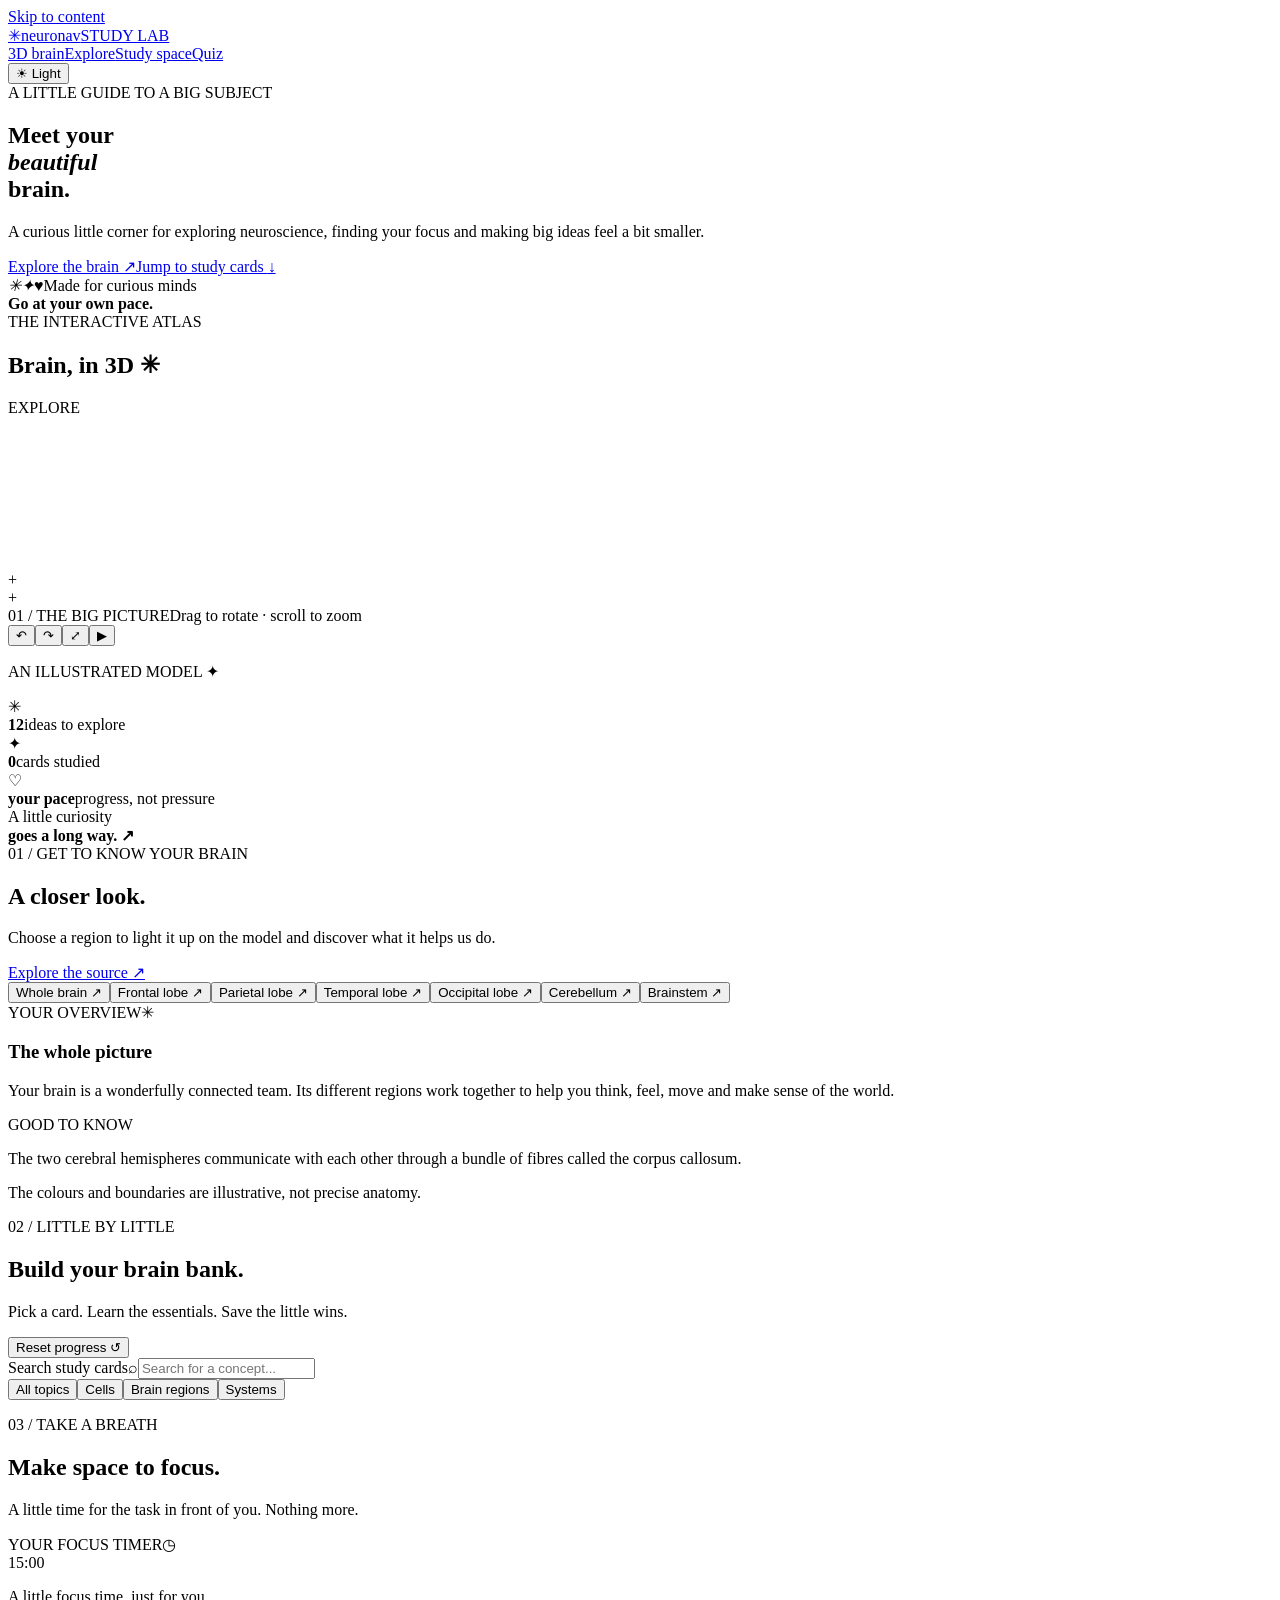
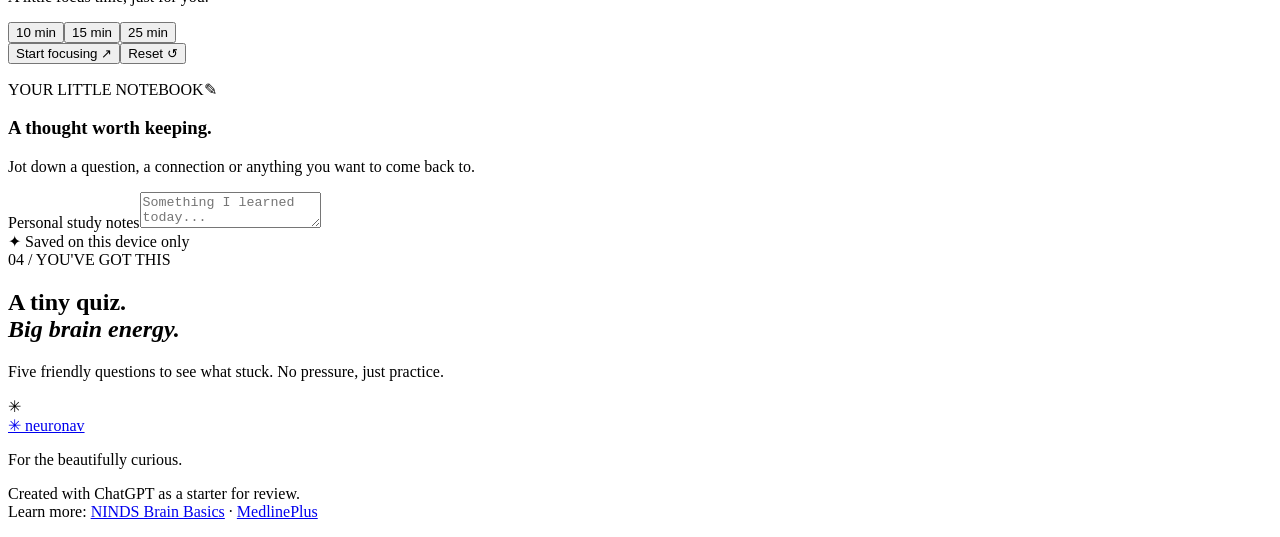
==== index.html @ 09662974 "Add index.html to NeuroNav" ====
<!doctype html>
<html lang="en" data-theme="dark">
<head>
  <meta charset="utf-8">
  <meta name="viewport" content="width=device-width, initial-scale=1">
  <meta name="description" content="Explore an interactive 3D brain, practise neuroscience concepts and make space for focused study.">
  <meta name="theme-color" content="#111021">
  <title>NeuroNav — A little curiosity goes a long way</title>
  <link rel="stylesheet" href="styles.css">
  <script defer src="assets/three.min.js"></script>
  <script defer src="brain.js"></script>
  <script defer src="app.js"></script>
</head>
<body>
  <a class="skip-link" href="#main">Skip to content</a>
  <header class="header"><div class="container nav">
    <a class="brand" href="#top" aria-label="NeuroNav home"><span class="brand-symbol" aria-hidden="true">✳</span><span>neuro<span class="brand-light">nav</span></span><span class="brand-beta">STUDY LAB</span></a>
    <nav class="navigation" aria-label="Main navigation"><a href="#brain">3D brain</a><a href="#explore">Explore</a><a href="#study">Study space</a><a href="#quiz">Quiz</a></nav>
    <button type="button" class="theme-switch" id="theme-switch" aria-label="Switch to light mode" title="Change theme">☀ <span>Light</span></button>
  </div></header>

  <main id="main"><div class="container">
      <section class="hero" id="top" aria-labelledby="hero-title">
        <div class="hero-text"><span class="eyebrow"><span class="status-dot"></span> A LITTLE GUIDE TO A BIG SUBJECT</span><h1 id="hero-title">Meet your<br><em>beautiful</em><br>brain<span class="period">.</span></h1><p>A curious little corner for exploring neuroscience, finding your focus and making big ideas feel a bit smaller.</p><div class="hero-buttons"><a href="#brain" class="button primary">Explore the brain <span aria-hidden="true">↗</span></a><a href="#explore" class="button ghost">Jump to study cards <span aria-hidden="true">↓</span></a></div><div class="hero-bottom"><span class="avatar-stack" aria-hidden="true"><i>✳</i><i>✦</i><i>♥</i></span><span>Made for curious minds<br><strong>Go at your own pace.</strong></span></div></div>
        <div class="brain-card" id="brain"><div class="brain-card-header"><div><span class="tiny-label">THE INTERACTIVE ATLAS</span><h2>Brain, in 3D <span>✳</span></h2></div><span class="live-badge"><span></span> EXPLORE</span></div>
          <div class="brain-stage" id="brain-stage" tabindex="0" role="group" aria-label="Interactive stylised 3D brain. Drag to rotate or use the rotation buttons below."><canvas id="brain-canvas" aria-label="Stylised rotatable model of the brain"></canvas><div class="stage-crosshair cross-one" aria-hidden="true">+</div><div class="stage-crosshair cross-two" aria-hidden="true">+</div><div class="stage-copy"><span class="stage-tag">01 / THE BIG PICTURE</span><span>Drag to rotate · scroll to zoom</span></div><p id="brain-fallback" class="brain-fallback" hidden>3D isn’t available in this browser. You can still explore each region below.</p></div>
          <div class="brain-controls"><div class="view-controls" role="group" aria-label="Rotate the brain"><button type="button" id="rotate-left" aria-label="Rotate brain left">↶</button><button type="button" id="rotate-right" aria-label="Rotate brain right">↷</button><button type="button" id="reset-view" aria-label="Reset brain view">⤢</button><button type="button" id="toggle-spin" aria-pressed="false" aria-label="Start automatic rotation">▶</button></div><p>AN ILLUSTRATED MODEL <span>✦</span></p></div>
        </div>
      </section>
      <div class="stat-row" aria-label="Your study progress"><div class="stat-block"><span class="stat-icon mint">✳</span><div><strong id="total-count">12</strong><span>ideas to explore</span></div></div><div class="stat-block"><span class="stat-icon purple">✦</span><div><strong id="studied-count">0</strong><span>cards studied</span></div></div><div class="stat-block"><span class="stat-icon pink">♡</span><div><strong>your pace</strong><span>progress, not pressure</span></div></div><div class="stat-message">A little curiosity<br><strong>goes a long way. ↗</strong></div></div>

      <section class="section atlas" aria-labelledby="atlas-title"><div class="section-header"><div><span class="section-label">01 / GET TO KNOW YOUR BRAIN</span><h2 id="atlas-title">A closer look<span class="accent">.</span></h2><p>Choose a region to light it up on the model and discover what it helps us do.</p></div><a class="text-link" href="https://www.ninds.nih.gov/sites/default/files/2025-05/know-your-brain-brian-basics.pdf" target="_blank" rel="noopener noreferrer">Explore the source ↗</a></div>
        <div class="atlas-content"><div class="region-buttons" role="group" aria-label="Choose a brain region"><button type="button" class="region active" data-region="overview" aria-pressed="true"><i style="--dot:#c5b7ff"></i> Whole brain <span>↗</span></button><button type="button" class="region" data-region="frontal" aria-pressed="false"><i style="--dot:#f59ab8"></i> Frontal lobe <span>↗</span></button><button type="button" class="region" data-region="parietal" aria-pressed="false"><i style="--dot:#bda4ff"></i> Parietal lobe <span>↗</span></button><button type="button" class="region" data-region="temporal" aria-pressed="false"><i style="--dot:#81d8d0"></i> Temporal lobe <span>↗</span></button><button type="button" class="region" data-region="occipital" aria-pressed="false"><i style="--dot:#f1be85"></i> Occipital lobe <span>↗</span></button><button type="button" class="region" data-region="cerebellum" aria-pressed="false"><i style="--dot:#a6db8d"></i> Cerebellum <span>↗</span></button><button type="button" class="region" data-region="brainstem" aria-pressed="false"><i style="--dot:#f4b3a0"></i> Brainstem <span>↗</span></button></div>
          <div class="region-info" aria-live="polite"><div class="region-info-top"><span id="region-kicker">YOUR OVERVIEW</span><span class="info-sparkle">✳</span></div><h3 id="region-title">The whole picture</h3><p id="region-description">Your brain is a wonderfully connected team. Its different regions work together to help you think, feel, move and make sense of the world.</p><div class="region-fact"><span>GOOD TO KNOW</span><p id="region-fact">The two cerebral hemispheres communicate with each other through a bundle of fibres called the corpus callosum.</p></div><p class="model-note">The colours and boundaries are illustrative, not precise anatomy.</p></div></div>
      </section>

      <section class="section" id="explore" aria-labelledby="explore-title"><div class="section-header"><div><span class="section-label">02 / LITTLE BY LITTLE</span><h2 id="explore-title">Build your brain bank<span class="accent">.</span></h2><p>Pick a card. Learn the essentials. Save the little wins.</p></div><button type="button" class="text-button" id="reset-progress">Reset progress ↺</button></div><div class="filter-bar"><label class="search"><span class="visually-hidden">Search study cards</span><span class="search-icon" aria-hidden="true">⌕</span><input id="search" type="search" placeholder="Search for a concept..." autocomplete="off"></label><div class="filters" role="group" aria-label="Filter study cards"><button type="button" class="filter active" data-filter="All" aria-pressed="true">All topics</button><button type="button" class="filter" data-filter="Cells" aria-pressed="false">Cells</button><button type="button" class="filter" data-filter="Brain regions" aria-pressed="false">Brain regions</button><button type="button" class="filter" data-filter="Systems" aria-pressed="false">Systems</button></div></div><p id="result-count" class="visually-hidden" aria-live="polite"></p><div id="cards" class="cards-grid"></div></section>

      <section class="section study-section" id="study" aria-labelledby="study-title"><div class="section-header"><div><span class="section-label">03 / TAKE A BREATH</span><h2 id="study-title">Make space to focus<span class="accent">.</span></h2><p>A little time for the task in front of you. Nothing more.</p></div></div><div class="study-grid"><div class="timer-card"><div class="card-kicker"><span>YOUR FOCUS TIMER</span><span>◷</span></div><div class="timer-display" id="timer-display" aria-label="Time remaining">15:00</div><p id="timer-label">A little focus time, just for you.</p><div class="duration-buttons" role="group" aria-label="Choose focus duration"><button type="button" data-minutes="10" aria-pressed="false">10 min</button><button type="button" data-minutes="15" aria-pressed="true">15 min</button><button type="button" data-minutes="25" aria-pressed="false">25 min</button></div><div class="timer-actions"><button type="button" class="button primary" id="timer-toggle">Start focusing <span aria-hidden="true">↗</span></button><button type="button" class="button subtle" id="timer-reset">Reset ↺</button></div><p class="visually-hidden" id="timer-announcement" aria-live="polite"></p></div><div class="notes-card"><div class="card-kicker"><span>YOUR LITTLE NOTEBOOK</span><span>✎</span></div><h3>A thought worth keeping.</h3><p>Jot down a question, a connection or anything you want to come back to.</p><label for="notes" class="visually-hidden">Personal study notes</label><textarea id="notes" placeholder="Something I learned today..." maxlength="20000"></textarea><div class="notes-footer"><span>✦ Saved on this device only</span><span id="notes-status" aria-live="polite"></span></div></div></div></section>

      <section class="quiz-section" id="quiz" aria-labelledby="quiz-title"><div class="quiz-intro"><span class="section-label">04 / YOU'VE GOT THIS</span><h2 id="quiz-title">A tiny quiz.<br><em>Big brain energy.</em></h2><p>Five friendly questions to see what stuck. No pressure, just practice.</p><span class="quiz-deco" aria-hidden="true">✳</span></div><div class="quiz-panel" id="quiz-panel" aria-live="polite"></div></section>
    </div></main>
  <footer class="footer"><div class="container footer-inner"><div><a class="brand footer-brand" href="#top"><span class="brand-symbol" aria-hidden="true">✳</span> neuro<span class="brand-light">nav</span></a><p>For the beautifully curious.</p></div><p>Created with ChatGPT as a starter for review.<br>Learn more: <a href="https://www.ninds.nih.gov/health-information/public-education/brain-basics">NINDS Brain Basics</a> · <a href="https://medlineplus.gov/ency/anatomyvideos/000089.htm">MedlinePlus</a></p></div></footer>
</body>
</html>
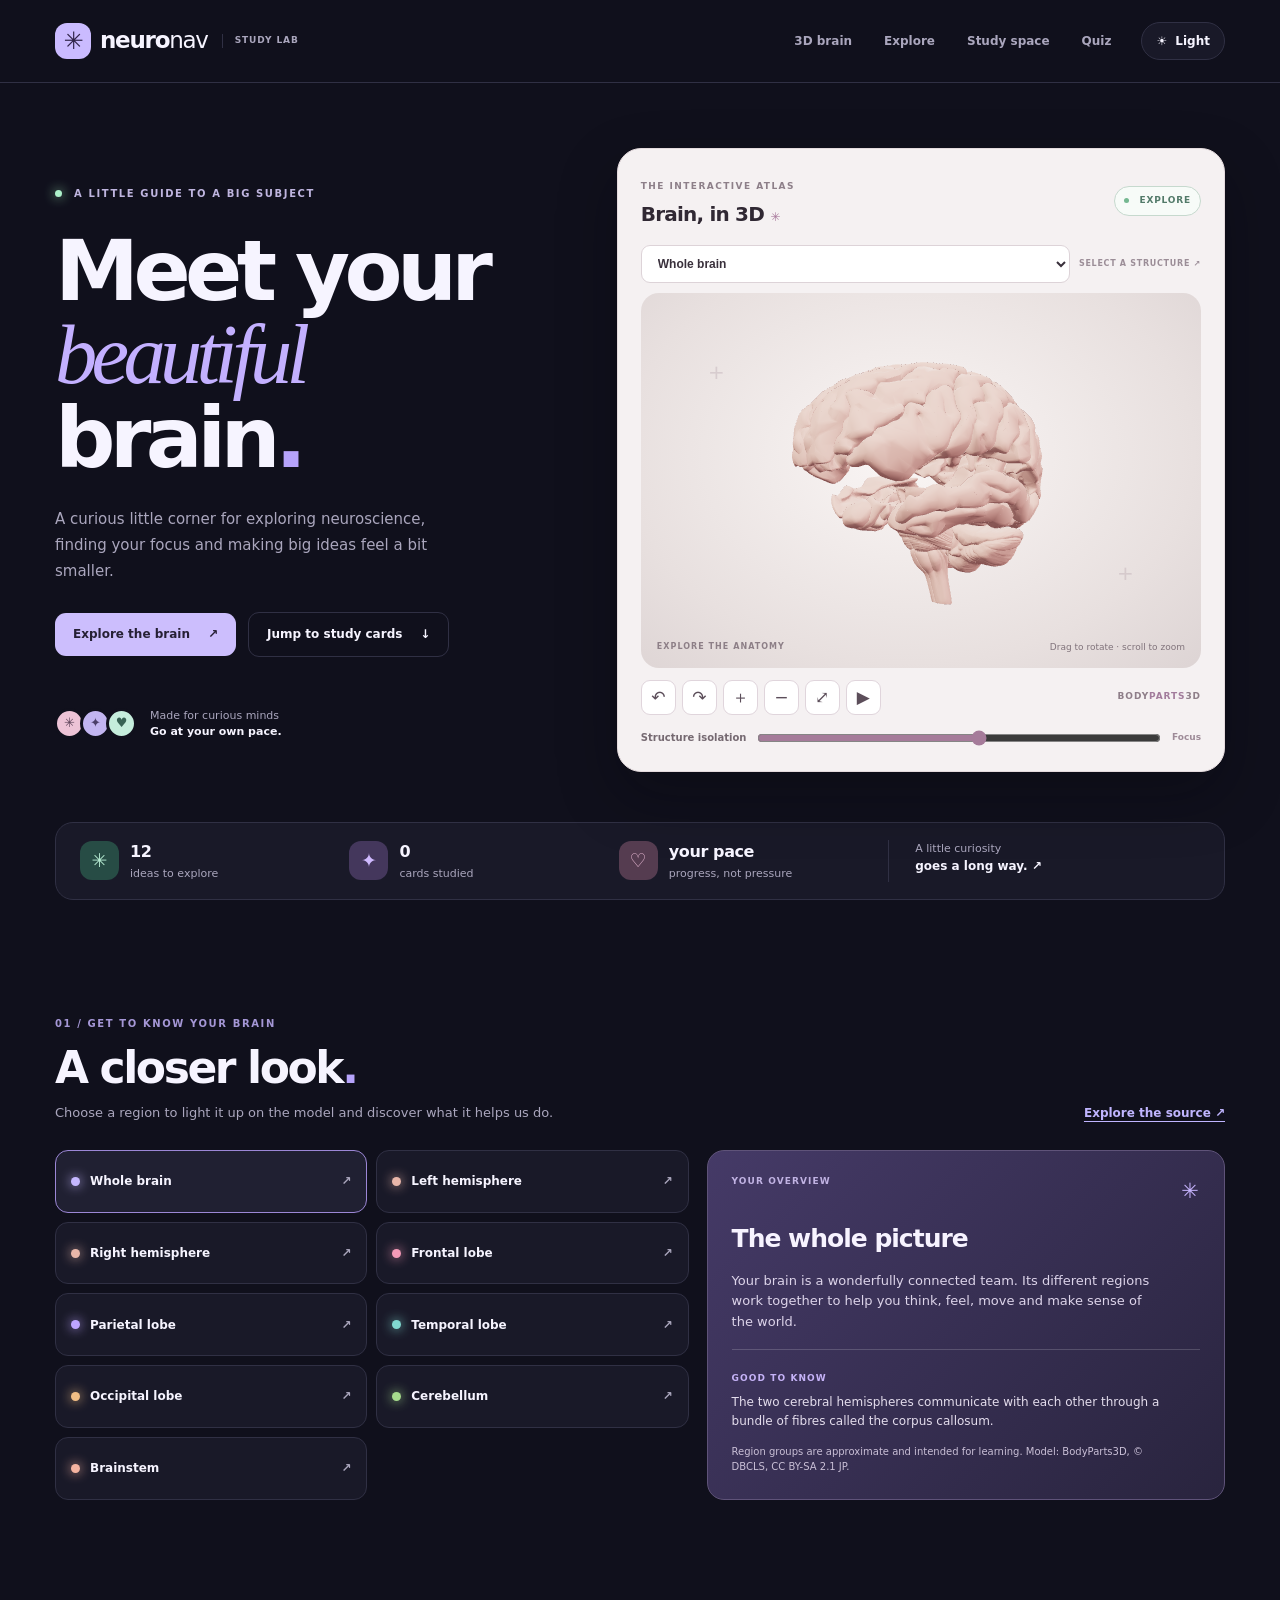
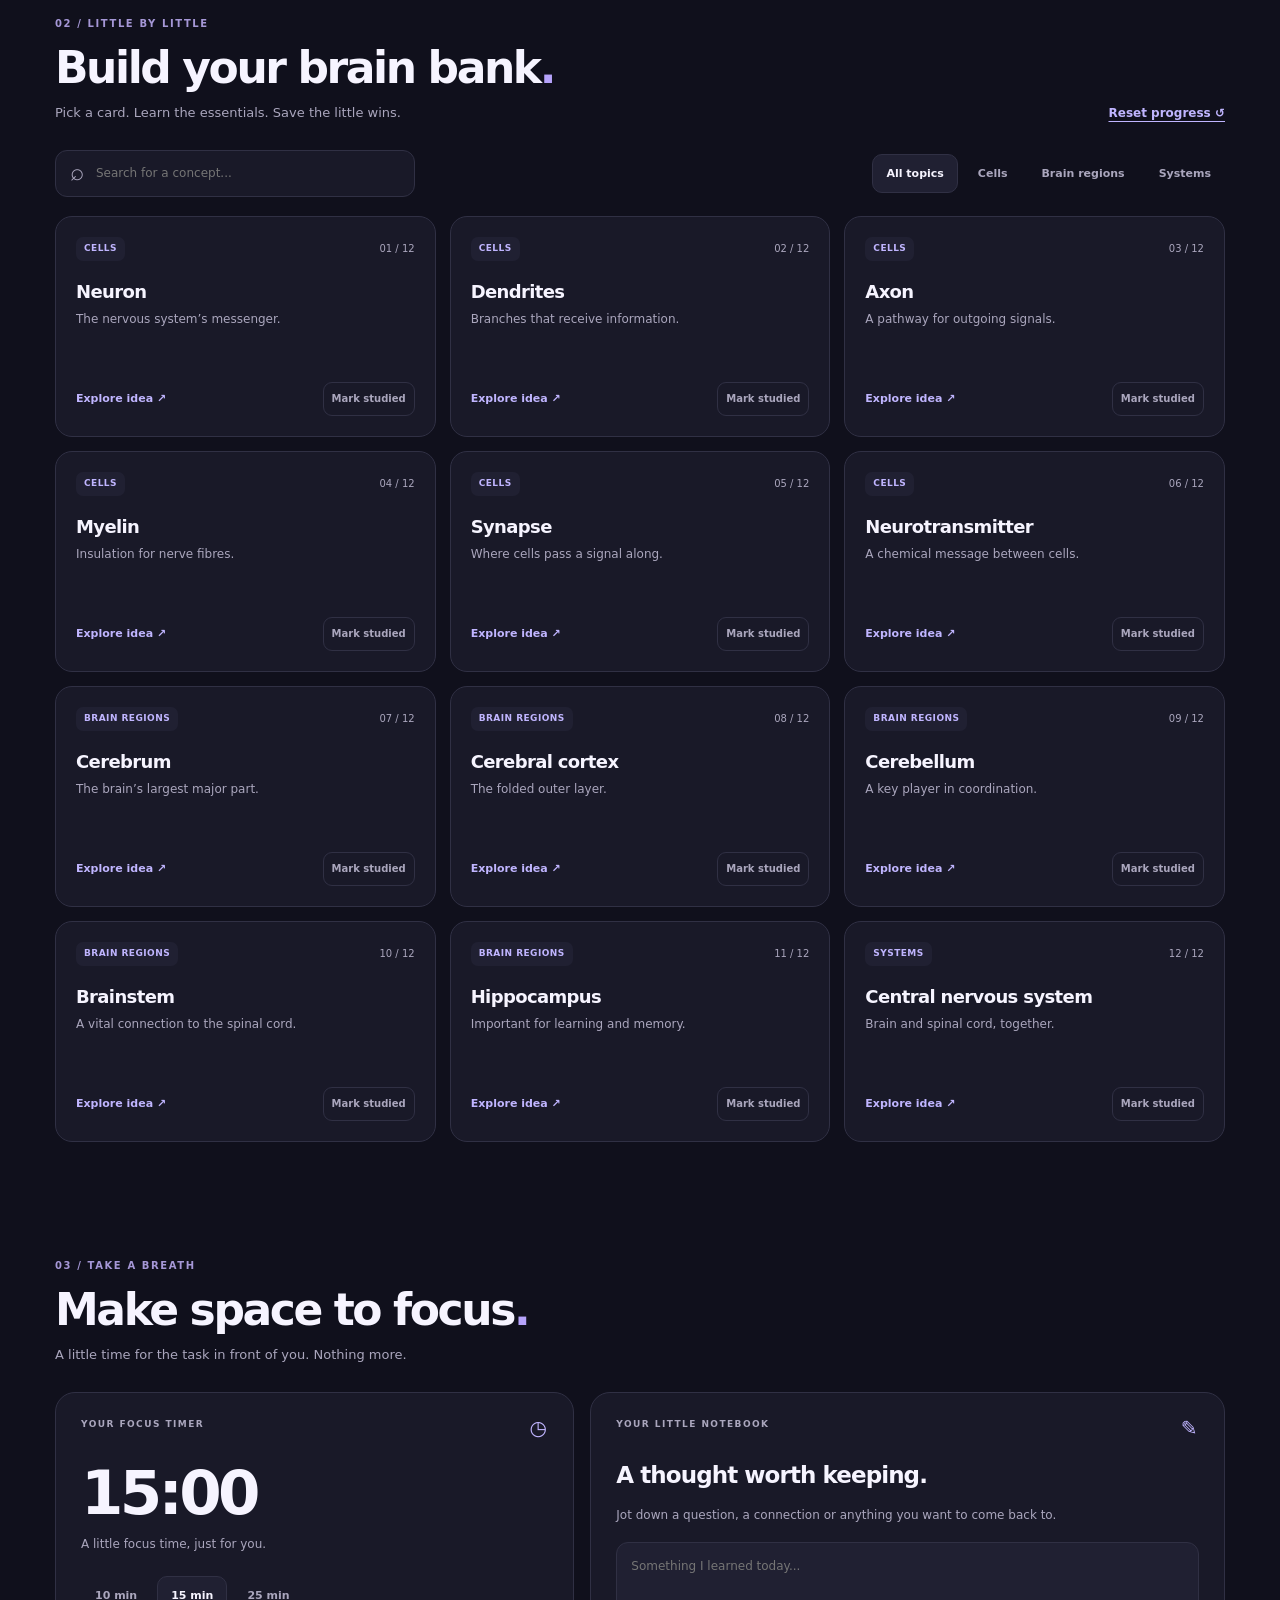
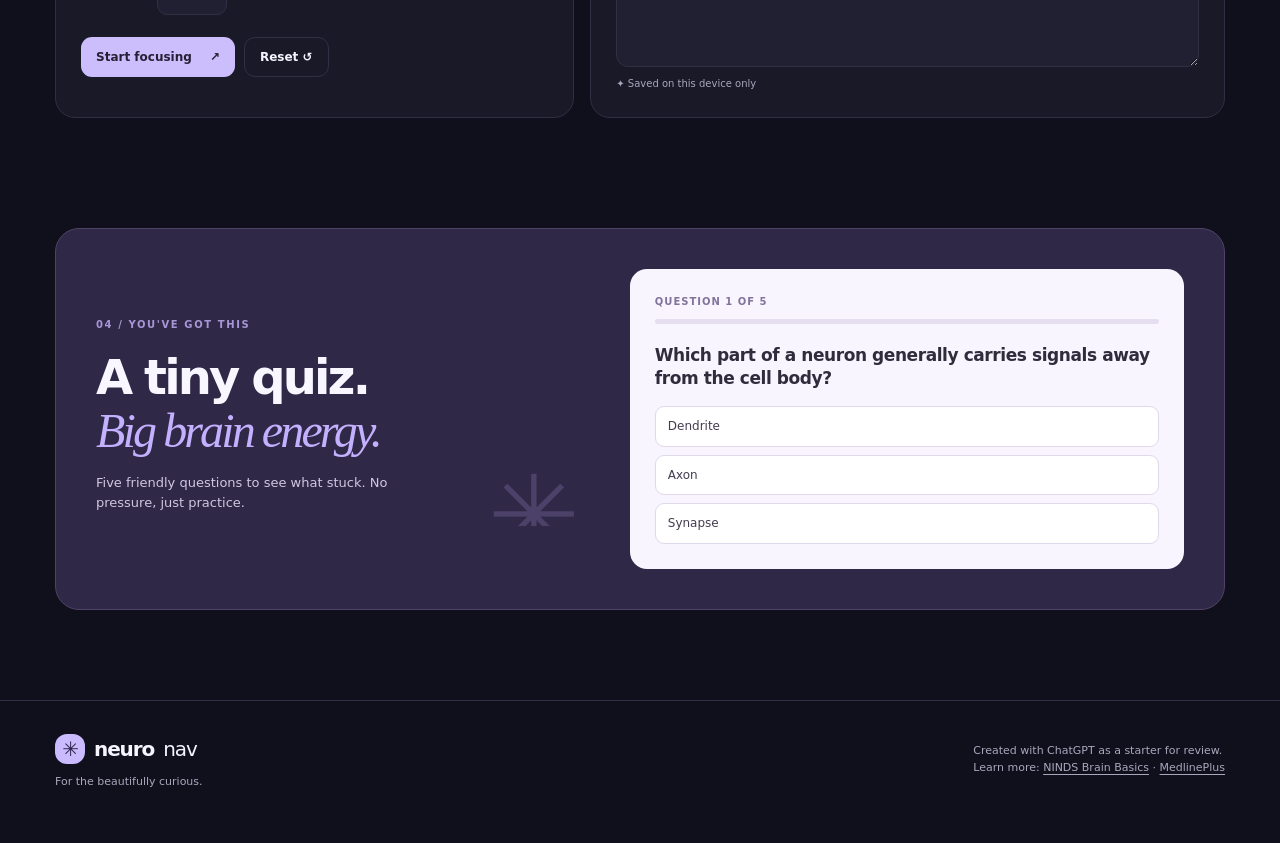
==== commit 47e4fe54: "Add anatomical brain atlas and project showcase" ====
--- a/index.html
+++ b/index.html
@@ -8,6 +8,14 @@
   <title>NeuroNav — A little curiosity goes a long way</title>
   <link rel="stylesheet" href="styles.css">
   <script defer src="assets/three.min.js"></script>
+  <script defer src="assets/anatomy-0.js"></script>
+  <script defer src="assets/anatomy-1.js"></script>
+  <script defer src="assets/anatomy-2.js"></script>
+  <script defer src="assets/anatomy-3.js"></script>
+  <script defer src="assets/anatomy-4.js"></script>
+  <script defer src="assets/anatomy-5.js"></script>
+  <script defer src="assets/anatomy-6.js"></script>
+  <script defer src="assets/anatomy-7.js"></script>
   <script defer src="brain.js"></script>
   <script defer src="app.js"></script>
 </head>
@@ -23,15 +31,17 @@
       <section class="hero" id="top" aria-labelledby="hero-title">
         <div class="hero-text"><span class="eyebrow"><span class="status-dot"></span> A LITTLE GUIDE TO A BIG SUBJECT</span><h1 id="hero-title">Meet your<br><em>beautiful</em><br>brain<span class="period">.</span></h1><p>A curious little corner for exploring neuroscience, finding your focus and making big ideas feel a bit smaller.</p><div class="hero-buttons"><a href="#brain" class="button primary">Explore the brain <span aria-hidden="true">↗</span></a><a href="#explore" class="button ghost">Jump to study cards <span aria-hidden="true">↓</span></a></div><div class="hero-bottom"><span class="avatar-stack" aria-hidden="true"><i>✳</i><i>✦</i><i>♥</i></span><span>Made for curious minds<br><strong>Go at your own pace.</strong></span></div></div>
         <div class="brain-card" id="brain"><div class="brain-card-header"><div><span class="tiny-label">THE INTERACTIVE ATLAS</span><h2>Brain, in 3D <span>✳</span></h2></div><span class="live-badge"><span></span> EXPLORE</span></div>
-          <div class="brain-stage" id="brain-stage" tabindex="0" role="group" aria-label="Interactive stylised 3D brain. Drag to rotate or use the rotation buttons below."><canvas id="brain-canvas" aria-label="Stylised rotatable model of the brain"></canvas><div class="stage-crosshair cross-one" aria-hidden="true">+</div><div class="stage-crosshair cross-two" aria-hidden="true">+</div><div class="stage-copy"><span class="stage-tag">01 / THE BIG PICTURE</span><span>Drag to rotate · scroll to zoom</span></div><p id="brain-fallback" class="brain-fallback" hidden>3D isn’t available in this browser. You can still explore each region below.</p></div>
-          <div class="brain-controls"><div class="view-controls" role="group" aria-label="Rotate the brain"><button type="button" id="rotate-left" aria-label="Rotate brain left">↶</button><button type="button" id="rotate-right" aria-label="Rotate brain right">↷</button><button type="button" id="reset-view" aria-label="Reset brain view">⤢</button><button type="button" id="toggle-spin" aria-pressed="false" aria-label="Start automatic rotation">▶</button></div><p>AN ILLUSTRATED MODEL <span>✦</span></p></div>
+          <div class="atlas-toolbar"><label for="brain-select" class="visually-hidden">Choose a structure</label><select id="brain-select"><option value="overview">Whole brain</option><option value="left">Left cerebral hemisphere</option><option value="right">Right cerebral hemisphere</option><option value="frontal">Frontal lobe</option><option value="parietal">Parietal lobe</option><option value="temporal">Temporal lobe</option><option value="occipital">Occipital lobe</option><option value="cerebellum">Cerebellum</option><option value="brainstem">Brainstem</option></select><span>SELECT A STRUCTURE ↗</span></div>
+          <div class="brain-stage" id="brain-stage" tabindex="0" role="group" aria-label="Interactive anatomical 3D brain. Drag to rotate or use the controls below."><canvas id="brain-canvas" aria-label="Rotatable anatomical model of the brain"></canvas><div class="stage-crosshair cross-one" aria-hidden="true">+</div><div class="stage-crosshair cross-two" aria-hidden="true">+</div><div class="stage-copy"><span class="stage-tag">EXPLORE THE ANATOMY</span><span>Drag to rotate · scroll to zoom</span></div><p id="brain-fallback" class="brain-fallback" hidden>3D isn’t available in this browser. You can still explore each region below.</p></div>
+          <div class="brain-controls"><div class="view-controls" role="group" aria-label="Control the brain view"><button type="button" id="rotate-left" aria-label="Rotate brain left">↶</button><button type="button" id="rotate-right" aria-label="Rotate brain right">↷</button><button type="button" id="zoom-in" aria-label="Zoom in">＋</button><button type="button" id="zoom-out" aria-label="Zoom out">−</button><button type="button" id="reset-view" aria-label="Reset brain view">⤢</button><button type="button" id="toggle-spin" aria-pressed="false" aria-label="Start automatic rotation">▶</button></div><p>BODY<span>PARTS</span>3D</p></div>
+          <label class="isolation-control"><span>Structure isolation</span><input id="isolation" type="range" min="0" max="100" value="55" aria-label="Fade the other brain structures"><span>Focus</span></label>
         </div>
       </section>
       <div class="stat-row" aria-label="Your study progress"><div class="stat-block"><span class="stat-icon mint">✳</span><div><strong id="total-count">12</strong><span>ideas to explore</span></div></div><div class="stat-block"><span class="stat-icon purple">✦</span><div><strong id="studied-count">0</strong><span>cards studied</span></div></div><div class="stat-block"><span class="stat-icon pink">♡</span><div><strong>your pace</strong><span>progress, not pressure</span></div></div><div class="stat-message">A little curiosity<br><strong>goes a long way. ↗</strong></div></div>
 
       <section class="section atlas" aria-labelledby="atlas-title"><div class="section-header"><div><span class="section-label">01 / GET TO KNOW YOUR BRAIN</span><h2 id="atlas-title">A closer look<span class="accent">.</span></h2><p>Choose a region to light it up on the model and discover what it helps us do.</p></div><a class="text-link" href="https://www.ninds.nih.gov/sites/default/files/2025-05/know-your-brain-brian-basics.pdf" target="_blank" rel="noopener noreferrer">Explore the source ↗</a></div>
-        <div class="atlas-content"><div class="region-buttons" role="group" aria-label="Choose a brain region"><button type="button" class="region active" data-region="overview" aria-pressed="true"><i style="--dot:#c5b7ff"></i> Whole brain <span>↗</span></button><button type="button" class="region" data-region="frontal" aria-pressed="false"><i style="--dot:#f59ab8"></i> Frontal lobe <span>↗</span></button><button type="button" class="region" data-region="parietal" aria-pressed="false"><i style="--dot:#bda4ff"></i> Parietal lobe <span>↗</span></button><button type="button" class="region" data-region="temporal" aria-pressed="false"><i style="--dot:#81d8d0"></i> Temporal lobe <span>↗</span></button><button type="button" class="region" data-region="occipital" aria-pressed="false"><i style="--dot:#f1be85"></i> Occipital lobe <span>↗</span></button><button type="button" class="region" data-region="cerebellum" aria-pressed="false"><i style="--dot:#a6db8d"></i> Cerebellum <span>↗</span></button><button type="button" class="region" data-region="brainstem" aria-pressed="false"><i style="--dot:#f4b3a0"></i> Brainstem <span>↗</span></button></div>
-          <div class="region-info" aria-live="polite"><div class="region-info-top"><span id="region-kicker">YOUR OVERVIEW</span><span class="info-sparkle">✳</span></div><h3 id="region-title">The whole picture</h3><p id="region-description">Your brain is a wonderfully connected team. Its different regions work together to help you think, feel, move and make sense of the world.</p><div class="region-fact"><span>GOOD TO KNOW</span><p id="region-fact">The two cerebral hemispheres communicate with each other through a bundle of fibres called the corpus callosum.</p></div><p class="model-note">The colours and boundaries are illustrative, not precise anatomy.</p></div></div>
+        <div class="atlas-content"><div class="region-buttons" role="group" aria-label="Choose a brain region"><button type="button" class="region active" data-region="overview" aria-pressed="true"><i style="--dot:#c5b7ff"></i> Whole brain <span>↗</span></button><button type="button" class="region" data-region="left" aria-pressed="false"><i style="--dot:#e8b6a9"></i> Left hemisphere <span>↗</span></button><button type="button" class="region" data-region="right" aria-pressed="false"><i style="--dot:#e8b6a9"></i> Right hemisphere <span>↗</span></button><button type="button" class="region" data-region="frontal" aria-pressed="false"><i style="--dot:#f59ab8"></i> Frontal lobe <span>↗</span></button><button type="button" class="region" data-region="parietal" aria-pressed="false"><i style="--dot:#bda4ff"></i> Parietal lobe <span>↗</span></button><button type="button" class="region" data-region="temporal" aria-pressed="false"><i style="--dot:#81d8d0"></i> Temporal lobe <span>↗</span></button><button type="button" class="region" data-region="occipital" aria-pressed="false"><i style="--dot:#f1be85"></i> Occipital lobe <span>↗</span></button><button type="button" class="region" data-region="cerebellum" aria-pressed="false"><i style="--dot:#a6db8d"></i> Cerebellum <span>↗</span></button><button type="button" class="region" data-region="brainstem" aria-pressed="false"><i style="--dot:#f4b3a0"></i> Brainstem <span>↗</span></button></div>
+          <div class="region-info" aria-live="polite"><div class="region-info-top"><span id="region-kicker">YOUR OVERVIEW</span><span class="info-sparkle">✳</span></div><h3 id="region-title">The whole picture</h3><p id="region-description">Your brain is a wonderfully connected team. Its different regions work together to help you think, feel, move and make sense of the world.</p><div class="region-fact"><span>GOOD TO KNOW</span><p id="region-fact">The two cerebral hemispheres communicate with each other through a bundle of fibres called the corpus callosum.</p></div><p class="model-note">Region groups are approximate and intended for learning. Model: BodyParts3D, © DBCLS, CC BY-SA 2.1 JP.</p></div></div>
       </section>
 
       <section class="section" id="explore" aria-labelledby="explore-title"><div class="section-header"><div><span class="section-label">02 / LITTLE BY LITTLE</span><h2 id="explore-title">Build your brain bank<span class="accent">.</span></h2><p>Pick a card. Learn the essentials. Save the little wins.</p></div><button type="button" class="text-button" id="reset-progress">Reset progress ↺</button></div><div class="filter-bar"><label class="search"><span class="visually-hidden">Search study cards</span><span class="search-icon" aria-hidden="true">⌕</span><input id="search" type="search" placeholder="Search for a concept..." autocomplete="off"></label><div class="filters" role="group" aria-label="Filter study cards"><button type="button" class="filter active" data-filter="All" aria-pressed="true">All topics</button><button type="button" class="filter" data-filter="Cells" aria-pressed="false">Cells</button><button type="button" class="filter" data-filter="Brain regions" aria-pressed="false">Brain regions</button><button type="button" class="filter" data-filter="Systems" aria-pressed="false">Systems</button></div></div><p id="result-count" class="visually-hidden" aria-live="polite"></p><div id="cards" class="cards-grid"></div></section>
--- a/styles.css
+++ b/styles.css
@@ -0,0 +1,25 @@
+:root{color-scheme:dark;--bg:#10101c;--surface:#191928;--surface2:#202032;--border:#303044;--text:#f6f4ff;--muted:#aaa6bd;--soft:#c0b5ff;--lav:#c7b7ff;--mint:#bcf3da;--ink:#25203d;--shadow:0 24px 60px #06050e50;font-family:Inter,ui-sans-serif,system-ui,-apple-system,BlinkMacSystemFont,"Segoe UI",sans-serif;scroll-behavior:smooth}
+html[data-theme="light"]{color-scheme:light;--bg:#f7f5fb;--surface:#fff;--surface2:#f0edf7;--border:#e1ddea;--text:#292439;--muted:#6f687e;--soft:#674da7;--lav:#c2b1ff;--shadow:0 24px 60px #36255112}
+*{box-sizing:border-box}body{margin:0;background:var(--bg);color:var(--text);line-height:1.55;transition:background .2s,color .2s}a{color:inherit;text-decoration:none}button,input,textarea{font:inherit}button{cursor:pointer}button:focus-visible,input:focus-visible,textarea:focus-visible,a:focus-visible,.brain-stage:focus-visible{outline:3px solid #a88dff;outline-offset:4px}.container{width:min(1170px,calc(100% - 64px));margin:auto}.visually-hidden,.skip-link{position:absolute;width:1px;height:1px;padding:0;margin:-1px;overflow:hidden;clip:rect(0,0,0,0);white-space:nowrap;border:0}.skip-link:focus{position:fixed;z-index:20;top:10px;left:10px;width:auto;height:auto;padding:12px;background:white;color:#161424;clip:auto}
+.header{border-bottom:1px solid var(--border)}.nav{height:82px;display:flex;align-items:center;gap:30px}.brand{font-weight:850;display:inline-flex;align-items:center;gap:9px;letter-spacing:-.055em;font-size:23px;white-space:nowrap}.brand-light{font-weight:450}.brand-symbol{display:grid;place-items:center;border-radius:12px;width:36px;height:36px;background:#cabbff;color:#302449;font-size:24px;line-height:1}.brand-beta{font-size:9px;font-weight:800;letter-spacing:.1em;color:var(--muted);border-left:1px solid var(--border);padding-left:12px;margin-left:5px}.navigation{display:flex;align-items:center;gap:32px;margin-left:auto}.navigation a{font-size:12px;font-weight:650;color:var(--muted)}.navigation a:hover{color:var(--text)}.theme-switch{border:1px solid var(--border);color:var(--text);background:var(--surface);border-radius:999px;padding:9px 14px;font-size:12px;font-weight:700;white-space:nowrap}.theme-switch span{margin-left:4px}
+.hero{display:grid;grid-template-columns:.91fr 1.09fr;align-items:center;gap:54px;padding:65px 0 50px}.hero-text{padding:6px 0}.eyebrow,.section-label,.tiny-label,.card-kicker,.stage-tag{font-size:10px;font-weight:800;letter-spacing:.16em}.eyebrow{color:#bfb5df}.status-dot,.live-badge span{display:inline-block;width:7px;height:7px;border-radius:50%;background:#adf0ca;box-shadow:0 0 12px #a2eab8;margin-right:7px}.hero h1{font-weight:740;font-size:clamp(58px,6.6vw,89px);line-height:.99;letter-spacing:-.067em;margin:25px 0}.hero h1 em,.quiz-intro em{font-family:Georgia,serif;font-weight:400;color:#c3b0ff}.period,.accent{color:#b6a3fb}.hero-text>p{max-width:390px;color:var(--muted);font-size:15px;line-height:1.75;margin:0}.hero-buttons{display:flex;align-items:center;gap:12px;flex-wrap:wrap;margin-top:28px}.button{display:inline-flex;justify-content:center;align-items:center;gap:18px;border:0;border-radius:11px;padding:14px 18px;font-weight:800;font-size:12px;line-height:1.2;white-space:nowrap}.button.primary{background:#ccbefd;color:#262035}.button.primary:hover{background:#ded4ff}.button.ghost,.button.subtle{background:transparent;border:1px solid var(--border);color:var(--text)}.hero-bottom{display:flex;align-items:center;gap:13px;margin-top:51px;color:var(--muted);font-size:11px;line-height:1.45}.hero-bottom strong{color:var(--text);font-weight:650}.avatar-stack{display:flex;padding-left:4px}.avatar-stack i{display:grid;place-items:center;border:3px solid var(--bg);width:31px;height:31px;margin-left:-5px;border-radius:50%;font-style:normal;background:#edc3d6;color:#5e445a;font-size:13px}.avatar-stack i:nth-child(2){background:#c2b5f0;color:#4a3e68}.avatar-stack i:nth-child(3){background:#c5eddc;color:#376254}
+.brain-card{background:#1c1931;border:1px solid #3a3454;border-radius:24px;padding:23px;box-shadow:var(--shadow);color:#fff;min-width:0;overflow:hidden}.brain-card-header{display:flex;justify-content:space-between;align-items:center;position:relative;z-index:1}.tiny-label{color:#9d96b9;font-size:9px}.brain-card-header h2{font-size:20px;letter-spacing:-.04em;margin:2px 0 0}.brain-card-header h2 span{font-size:12px;color:#b8a7f3}.live-badge{font-size:9px;font-weight:800;letter-spacing:.09em;color:#bbf4d3;border:1px solid #526452;border-radius:999px;padding:7px 9px}.live-badge span{width:5px;height:5px}.brain-stage{position:relative;height:360px;overflow:hidden;border-radius:18px;margin:15px 0 12px;background:radial-gradient(circle at 48% 47%,#534678 0,#302747 36%,#211c33 72%);touch-action:pan-y}.brain-stage:before,.brain-stage:after{content:"";position:absolute;left:50%;top:48%;border:1px solid #e3d9ff18;border-radius:50%;width:255px;height:255px;transform:translate(-50%,-50%);pointer-events:none}.brain-stage:after{width:330px;height:330px;border-style:dashed;opacity:.5}.brain-stage canvas{position:absolute;inset:0;width:100%;height:100%;z-index:1;cursor:grab;touch-action:none}.brain-stage canvas:active{cursor:grabbing}.stage-crosshair{position:absolute;font-size:20px;font-weight:200;color:#dad2f35c}.cross-one{left:12%;top:17%}.cross-two{right:12%;bottom:21%}.stage-copy{position:absolute;bottom:13px;left:16px;right:16px;display:flex;justify-content:space-between;gap:8px;font-size:9px;color:#b6aacb;pointer-events:none;z-index:2}.stage-tag{font-size:8px;letter-spacing:.13em;color:#b8aed0}.brain-fallback{position:absolute;inset:80px 35px auto;text-align:center;color:#dfd8eb;z-index:2}.brain-controls{display:flex;align-items:center;justify-content:space-between;gap:8px}.view-controls{display:flex;gap:6px}.view-controls button{background:#302b47;color:#d8cdf6;border:1px solid #4a4263;border-radius:9px;width:35px;height:35px;font-size:17px}.view-controls button:hover,.view-controls button[aria-pressed=true]{background:#534975}.brain-controls p{color:#a49ab9;font-size:9px;letter-spacing:.1em;font-weight:800}.brain-controls p span{color:#c1afec}
+.stat-row{display:grid;grid-template-columns:repeat(3,1fr) 1.25fr;background:var(--surface);border:1px solid var(--border);border-radius:18px;padding:17px 24px;gap:20px}.stat-block{display:flex;align-items:center;gap:11px}.stat-icon{width:39px;height:39px;display:grid;place-items:center;border-radius:12px;font-size:19px}.stat-icon.mint{background:#274c45;color:#b5ead1}.stat-icon.purple{background:#44375c;color:#d0baff}.stat-icon.pink{background:#553c50;color:#efbfda}.stat-block strong,.stat-block span:not(.stat-icon){display:block}.stat-block strong{font-size:16px;letter-spacing:-.025em}.stat-block span:not(.stat-icon){font-size:11px;color:var(--muted)}.stat-message{border-left:1px solid var(--border);padding-left:26px;color:var(--muted);font-size:11px}.stat-message strong{color:var(--text);font-size:12px}.section{padding-top:110px;scroll-margin-top:25px}.section-header{display:flex;align-items:end;justify-content:space-between;gap:20px;margin-bottom:27px}.section-label{color:#a597d6}.section-header h2{font-size:clamp(31px,3.8vw,44px);letter-spacing:-.055em;line-height:1.1;margin:10px 0}.section-header p{font-size:13px;color:var(--muted);margin:0}.text-link,.text-button{background:none;border:0;padding:0;color:var(--soft);font-size:12px;font-weight:750;text-decoration:underline;text-underline-offset:4px}.text-button{white-space:nowrap}
+.atlas-content{display:grid;grid-template-columns:1.1fr .9fr;gap:18px}.region-buttons{display:grid;grid-template-columns:1fr 1fr;gap:9px}.region{display:flex;align-items:center;gap:10px;text-align:left;color:var(--text);border:1px solid var(--border);background:var(--surface);border-radius:13px;padding:14px 15px;font-weight:700;font-size:12px;transition:border .2s,background .2s}.region span{margin-left:auto;color:var(--muted)}.region i{background:var(--dot);width:9px;height:9px;border-radius:50%;box-shadow:0 0 12px var(--dot)}.region:hover,.region.active{border-color:#9c87d6;background:var(--surface2)}.region-info{min-height:228px;background:linear-gradient(135deg,#453a67,#29243e);border:1px solid #5f5379;border-radius:17px;padding:24px;color:#f7f3ff}.region-info-top{display:flex;justify-content:space-between;color:#c1b3e3;font-size:9px;letter-spacing:.12em;font-weight:800}.info-sparkle{font-size:21px;color:#c7b4fe}.region-info h3{font-size:25px;letter-spacing:-.04em;margin:12px 0 7px}.region-info>p{font-size:13px;color:#ddd4ea;max-width:430px}.region-fact{border-top:1px solid #ffffff2c;margin-top:17px;padding-top:14px}.region-fact span{font-size:9px;letter-spacing:.12em;font-weight:800;color:#c6b3f8}.region-fact p{font-size:12px;margin:5px 0 0;color:#e4dded}.region-info p.model-note{color:#c9bfd6;font-size:10px;margin:13px 0 0}
+.filter-bar{display:flex;justify-content:space-between;gap:14px;align-items:center;margin-bottom:19px;flex-wrap:wrap}.search{min-width:240px;max-width:360px;flex:1;position:relative}.search-icon{position:absolute;left:15px;top:4px;font-size:24px;color:var(--muted)}.search input{width:100%;padding:13px 14px 13px 40px;color:var(--text);background:var(--surface);border:1px solid var(--border);border-radius:12px;font-size:12px}.filters{display:flex;gap:6px;flex-wrap:wrap}.filter,.duration-buttons button{border:1px solid transparent;background:transparent;color:var(--muted);border-radius:10px;padding:10px 13px;font-size:11px;font-weight:750}.filter.active,.duration-buttons button[aria-pressed=true]{background:var(--surface2);color:var(--text);border-color:var(--border)}.cards-grid{display:grid;grid-template-columns:repeat(3,1fr);gap:14px}.concept-card{min-height:221px;background:var(--surface);border:1px solid var(--border);border-radius:17px;padding:20px;display:flex;flex-direction:column}.concept-top{display:flex;justify-content:space-between;align-items:center}.concept-tag{background:var(--surface2);border-radius:7px;padding:5px 8px;color:var(--soft);font-size:9px;font-weight:800;letter-spacing:.05em;text-transform:uppercase}.concept-num{font-size:10px;color:var(--muted)}.concept-card h3{font-size:18px;letter-spacing:-.035em;margin:17px 0 5px}.concept-card>p{font-size:12px;color:var(--muted);margin:0 0 18px}.concept-actions{display:flex;justify-content:space-between;align-items:center;gap:8px;margin-top:auto}.concept-open{border:0;background:none;padding:0;color:var(--soft);font-size:11px;font-weight:800}.concept-done{border:1px solid var(--border);border-radius:9px;background:transparent;color:var(--muted);font-size:10px;font-weight:750;padding:8px}.concept-done[aria-pressed=true]{background:#2e554b;color:#c1f2d8;border-color:#466e60}.concept-details{border-top:1px solid var(--border);margin-top:15px;padding-top:14px}.concept-details p{font-size:12px;color:var(--text);margin:0 0 8px}.concept-details a{font-size:10px;color:var(--soft);font-weight:750;text-decoration:underline}.empty{grid-column:1/-1;text-align:center;padding:38px;border:1px dashed var(--border);border-radius:15px;color:var(--muted);font-size:13px}
+.study-grid{display:grid;grid-template-columns:.9fr 1.1fr;gap:16px}.timer-card,.notes-card{background:var(--surface);border:1px solid var(--border);border-radius:20px;padding:25px}.card-kicker{display:flex;justify-content:space-between;color:var(--muted);font-size:9px}.card-kicker span:last-child{font-size:20px;line-height:1;color:var(--soft)}.timer-display{font-size:61px;font-weight:700;letter-spacing:-.06em;line-height:1;margin:24px 0 7px;font-variant-numeric:tabular-nums}.timer-card>p,.notes-card>p{font-size:12px;color:var(--muted)}.duration-buttons{display:flex;gap:6px;margin:22px 0}.timer-actions{display:flex;gap:9px}.timer-actions .button{padding:12px 15px}.notes-card h3{font-size:23px;letter-spacing:-.04em;margin:20px 0 3px}.notes-card textarea{display:block;width:100%;resize:vertical;min-height:125px;margin-top:18px;background:var(--surface2);border:1px solid var(--border);border-radius:12px;padding:14px;color:var(--text);font-size:12px;line-height:1.6}.notes-footer{display:flex;justify-content:space-between;gap:8px;color:var(--muted);font-size:10px;margin-top:9px}
+.quiz-section{display:grid;grid-template-columns:1fr 1.1fr;gap:30px;align-items:center;margin-top:110px;background:#302847;border:1px solid #504267;border-radius:24px;padding:40px;color:#f8f6ff;scroll-margin-top:25px}.quiz-intro{position:relative;overflow:hidden}.quiz-intro h2{font-size:clamp(36px,4vw,48px);letter-spacing:-.06em;line-height:1.1;margin:15px 0}.quiz-intro p{max-width:300px;color:#d0c7df;font-size:13px}.quiz-deco{font-size:110px;position:absolute;bottom:-75px;right:20px;color:#a691d13d}.quiz-panel{background:#f8f5ff;color:#302c3c;border-radius:17px;padding:25px;min-height:235px}.quiz-meta{font-size:10px;font-weight:850;color:#82739b;letter-spacing:.1em}.quiz-progress{height:5px;border-radius:5px;background:#e5def1;margin:10px 0 20px;overflow:hidden}.quiz-progress span{display:block;height:100%;background:#9c86dc}.quiz-panel h3{font-size:17px;line-height:1.35;letter-spacing:-.025em;margin:0 0 16px}.answers{display:grid;gap:8px}.answer{border:1px solid #e0d9e9;background:white;color:#433c50;text-align:left;border-radius:9px;padding:10px 12px;font-size:12px}.answer:not(:disabled):hover{border-color:#9f89db}.answer:disabled{cursor:default}.answer.correct{background:#dcf3e4;border-color:#92d2ac}.answer.incorrect{background:#fae3e4;border-color:#e6b0b3}.feedback{font-size:12px;color:#60586d}.next{background:#42345f;color:white;border:0;border-radius:9px;padding:10px 14px;font-size:11px;font-weight:800}.quiz-score{font-size:40px;font-weight:800;letter-spacing:-.05em;margin:10px 0}
+.footer{border-top:1px solid var(--border);margin-top:90px}.footer-inner{display:flex;justify-content:space-between;gap:20px;padding:33px 0 45px;color:var(--muted);font-size:11px}.footer p{margin:8px 0}.footer a:not(.brand){text-decoration:underline;text-underline-offset:3px}.footer-brand{color:var(--text);font-size:20px}.footer-brand .brand-symbol{width:30px;height:30px;font-size:20px}
+@media(max-width:900px){.container{width:min(100% - 42px,1170px)}.navigation{gap:17px}.hero{gap:25px}.hero h1{font-size:62px}.brain-stage{height:315px}.stat-row{grid-template-columns:repeat(3,1fr)}.stat-message{display:none}.atlas-content{grid-template-columns:1fr}.cards-grid{grid-template-columns:repeat(2,1fr)}}
+@media(max-width:650px){.container{width:min(100% - 30px,1170px)}.nav{height:auto;min-height:70px;flex-wrap:wrap;padding:14px 0;gap:12px}.brand-beta{display:none}.navigation{order:3;width:100%;justify-content:space-between;margin:0;gap:8px}.navigation a{font-size:11px}.theme-switch{margin-left:auto}.hero{grid-template-columns:1fr;gap:28px;padding:45px 0 27px}.hero h1{font-size:clamp(57px,15vw,75px);margin:19px 0}.hero-bottom{margin-top:27px}.brain-card{padding:16px}.brain-stage{height:320px}.stat-row{padding:15px 12px;gap:8px}.stat-block{gap:7px}.stat-icon{width:30px;height:30px;font-size:15px;border-radius:9px}.stat-block strong{font-size:13px}.stat-block span:not(.stat-icon){font-size:9px}.section{padding-top:78px}.section-header{align-items:flex-start}.section-header h2{font-size:32px}.text-link,.text-button{font-size:10px}.region{padding:12px;font-size:11px}.region-info{padding:20px}.search{max-width:none;flex-basis:100%}.cards-grid{grid-template-columns:1fr}.concept-card{min-height:185px}.study-grid,.quiz-section{grid-template-columns:1fr}.quiz-section{margin-top:75px;padding:23px;gap:14px}.quiz-intro h2{font-size:36px}.footer-inner{flex-direction:column}.footer{margin-top:70px}}
+@media(prefers-reduced-motion:reduce){*,*:before,*:after{scroll-behavior:auto!important;transition:none!important;animation:none!important}}
+
+/* A quiet, light atlas surface makes the anatomical model the focus. */
+.brain-card{background:#f5f1f2;border-color:#e4dadd;color:#302833}
+.brain-card .tiny-label{color:#8d7f89}.brain-card-header h2 span{color:#a87a9c}
+.live-badge{color:#527a69;border-color:#c6d9ce;background:#f7fbf8}.live-badge span{background:#75b891;box-shadow:none}
+.atlas-toolbar{display:flex;align-items:center;gap:9px;margin-top:15px}.atlas-toolbar select{min-width:0;flex:1;color:#39303b;background:#fff;border:1px solid #ddd3d8;border-radius:9px;padding:10px 12px;font-size:12px;font-weight:700}.atlas-toolbar>span{color:#9b8d97;font-size:8px;letter-spacing:.09em;font-weight:800}
+.brain-stage{background:radial-gradient(ellipse at 48% 43%,#faf6f5 0,#e8e0df 69%,#ddd4d4 100%);height:375px;margin:10px 0 12px}.brain-stage:before,.brain-stage:after{display:none}.stage-crosshair{color:#b9a8af66}.stage-copy{color:#80737b}.stage-tag{color:#8d7f87}.brain-fallback{color:#6a5e66}
+.view-controls button{background:#fff;color:#5c4e5a;border-color:#e0d5dc}.view-controls button:hover,.view-controls button[aria-pressed=true]{background:#e6d9e9}.brain-controls p{color:#8e7e89}.brain-controls p span{color:#a27c9c}
+.isolation-control{display:flex;align-items:center;gap:9px;margin-top:13px;color:#756971;font-size:10px;font-weight:700}.isolation-control input{flex:1;min-width:20px;accent-color:#a57b9a}.isolation-control span:last-child{font-size:9px;color:#9e8b98}
+@media(max-width:650px){.brain-stage{height:320px}.atlas-toolbar>span{display:none}.view-controls{gap:4px}.view-controls button{width:33px;height:33px}}
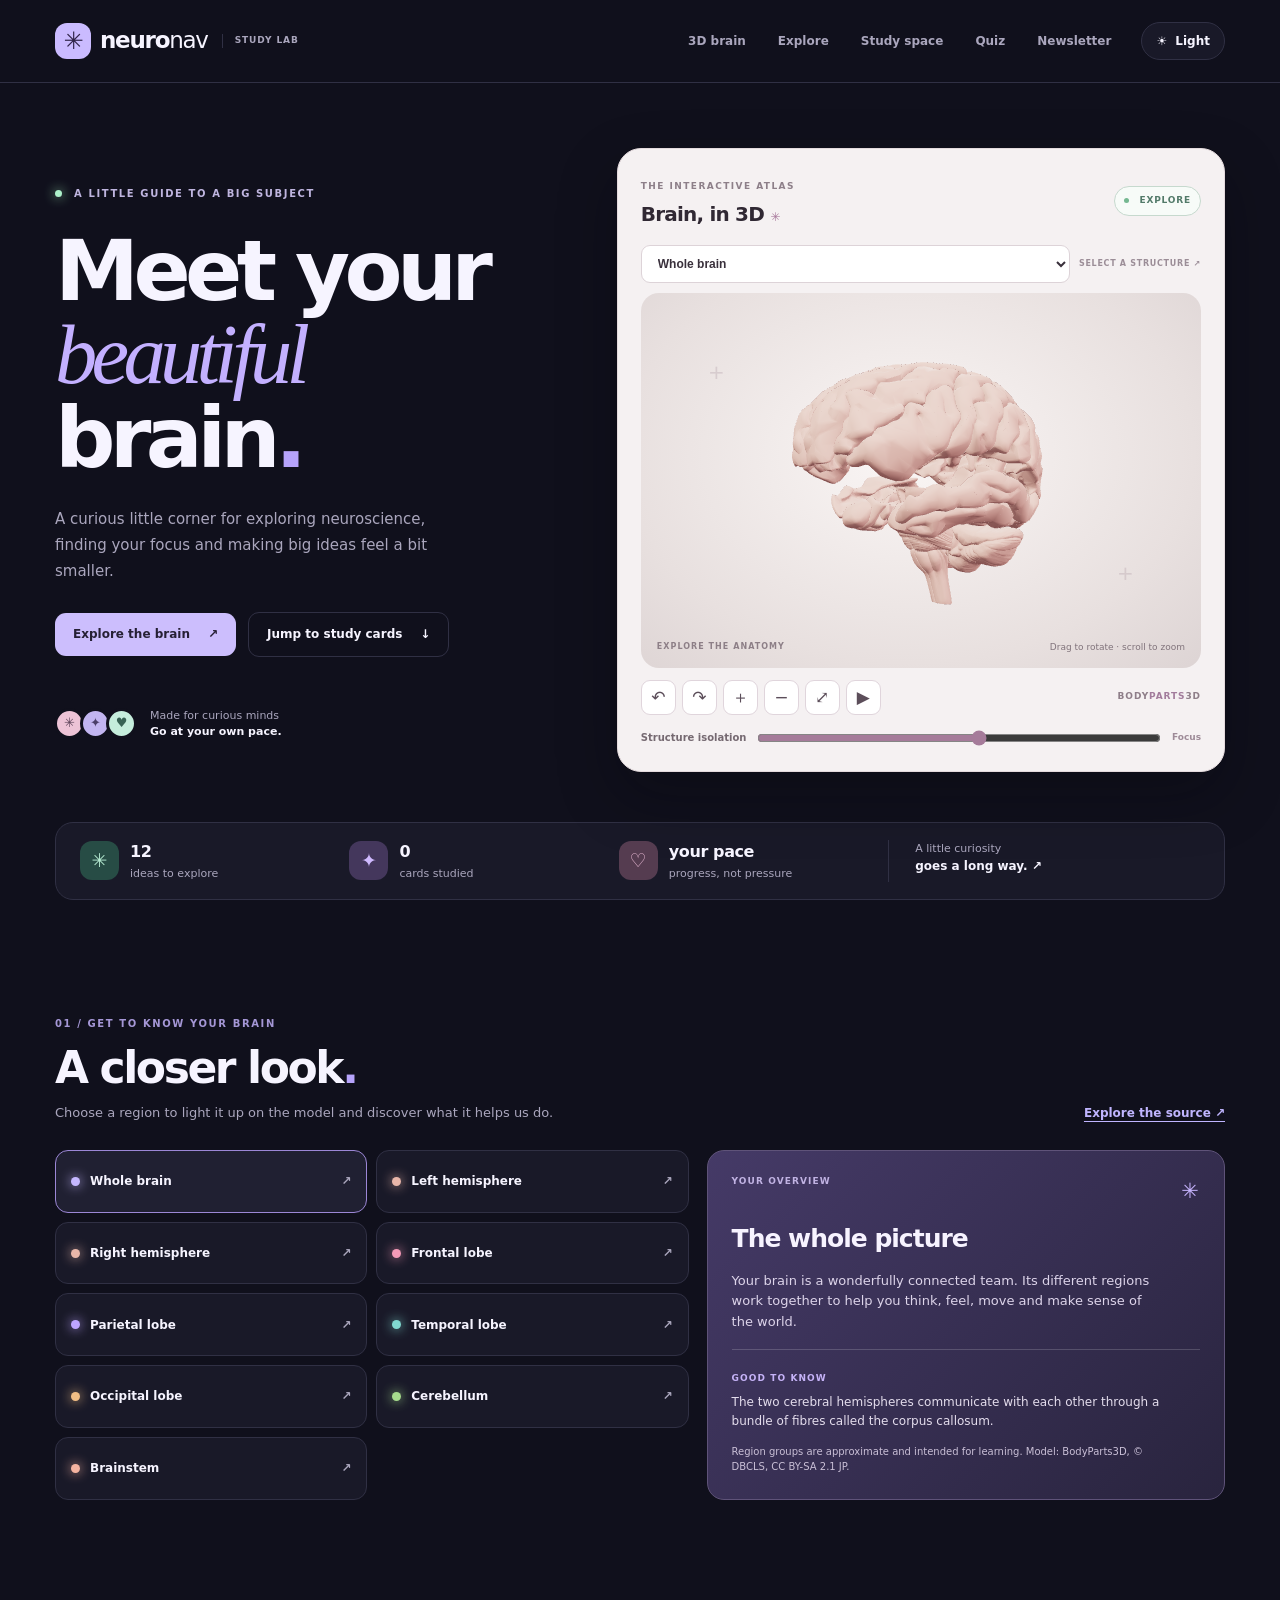
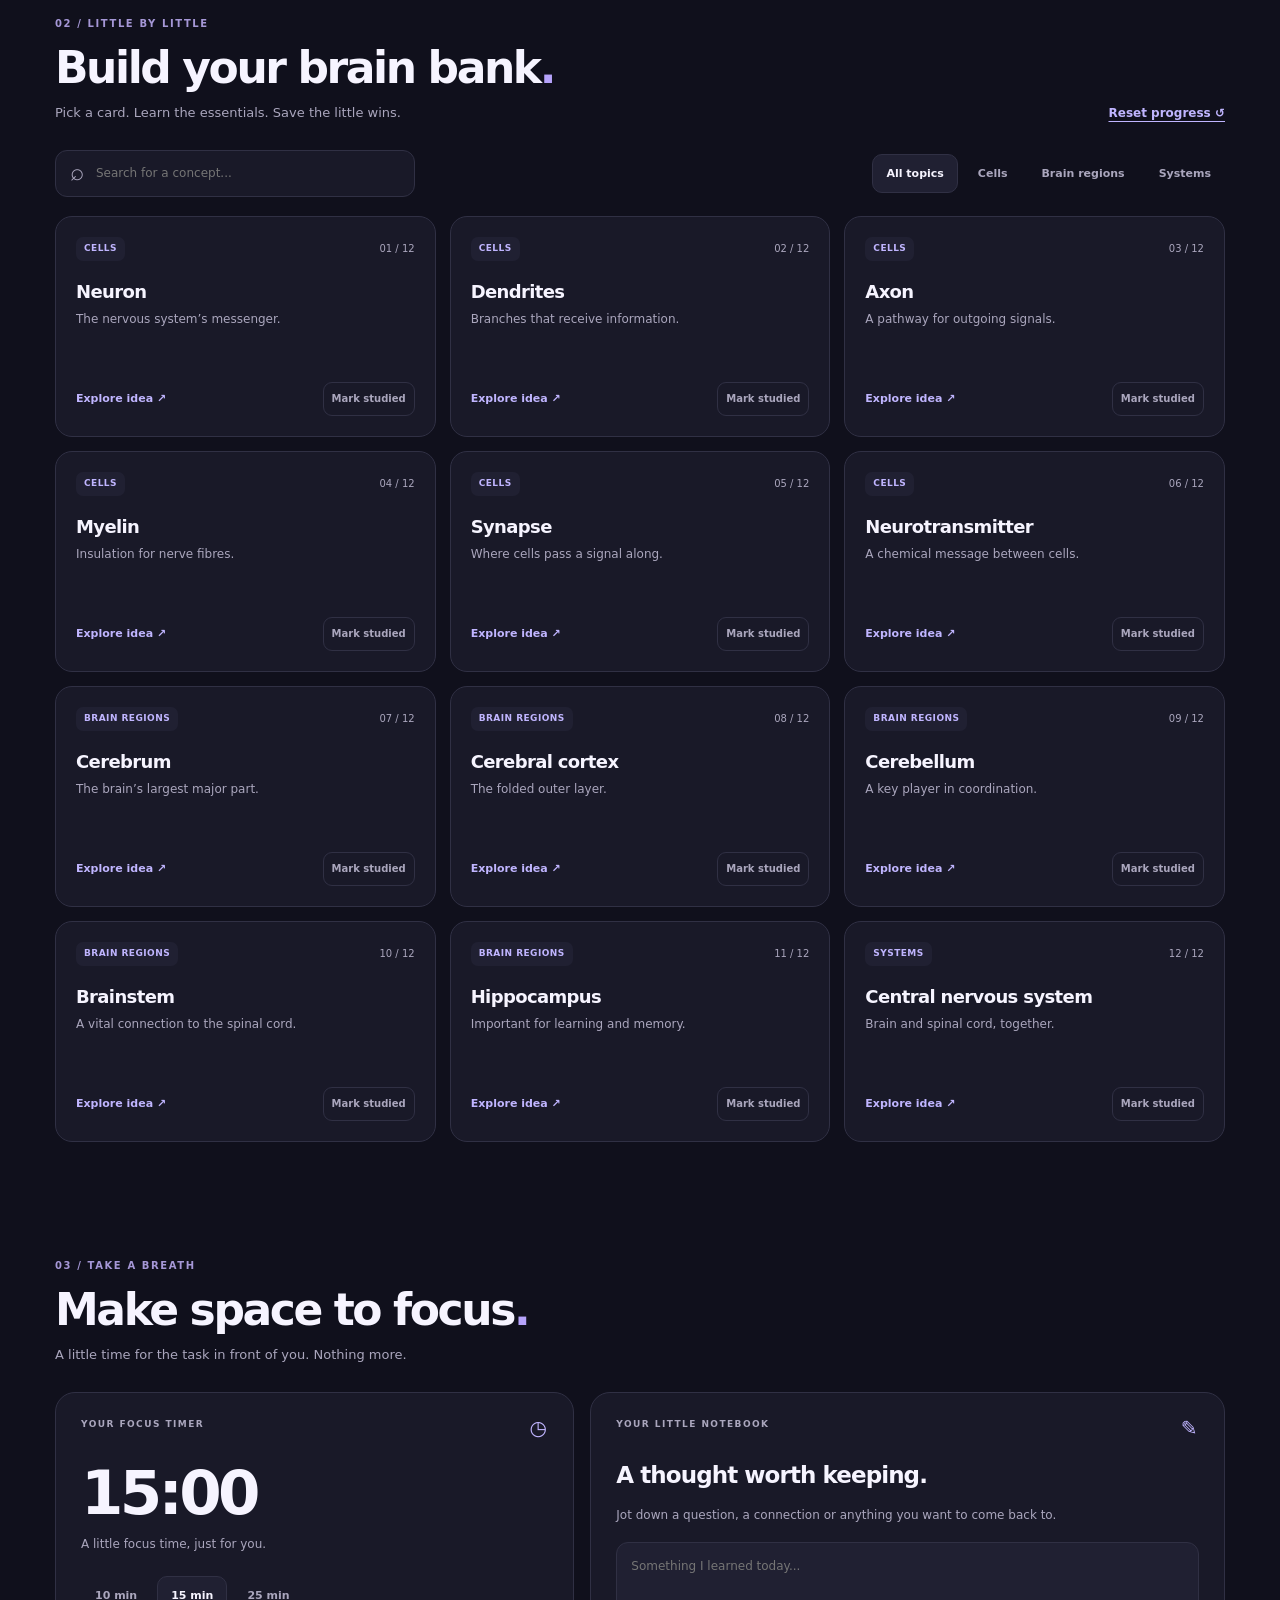
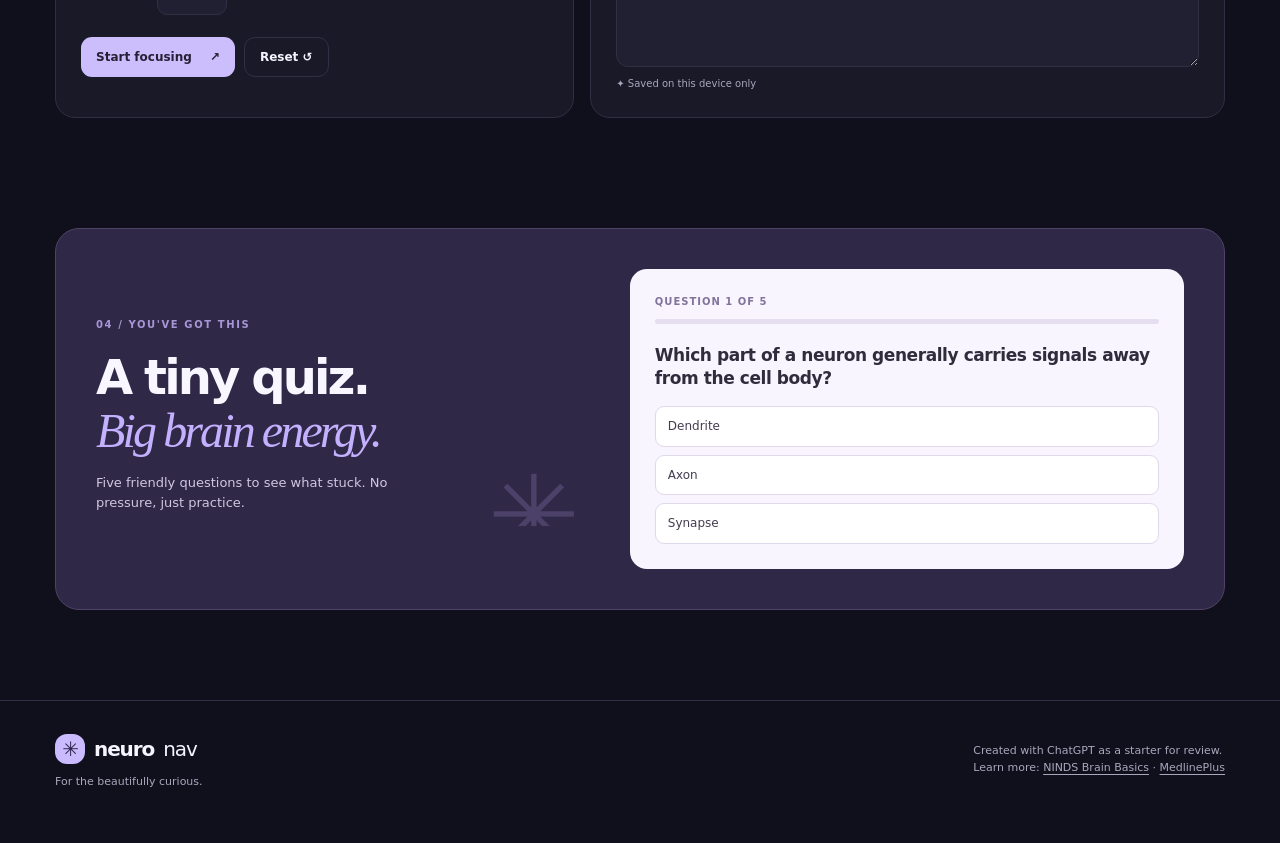
==== commit 93a7c0ba: "Add Orbit, Study Space and project portfolio" ====
--- a/index.html
+++ b/index.html
@@ -23,7 +23,7 @@
   <a class="skip-link" href="#main">Skip to content</a>
   <header class="header"><div class="container nav">
     <a class="brand" href="#top" aria-label="NeuroNav home"><span class="brand-symbol" aria-hidden="true">✳</span><span>neuro<span class="brand-light">nav</span></span><span class="brand-beta">STUDY LAB</span></a>
-    <nav class="navigation" aria-label="Main navigation"><a href="#brain">3D brain</a><a href="#explore">Explore</a><a href="#study">Study space</a><a href="#quiz">Quiz</a></nav>
+    <nav class="navigation" aria-label="Main navigation"><a href="#brain">3D brain</a><a href="#explore">Explore</a><a href="#study">Study space</a><a href="#quiz">Quiz</a><a href="projects/neuronav-newsletter/index.html">Newsletter</a></nav>
     <button type="button" class="theme-switch" id="theme-switch" aria-label="Switch to light mode" title="Change theme">☀ <span>Light</span></button>
   </div></header>
 
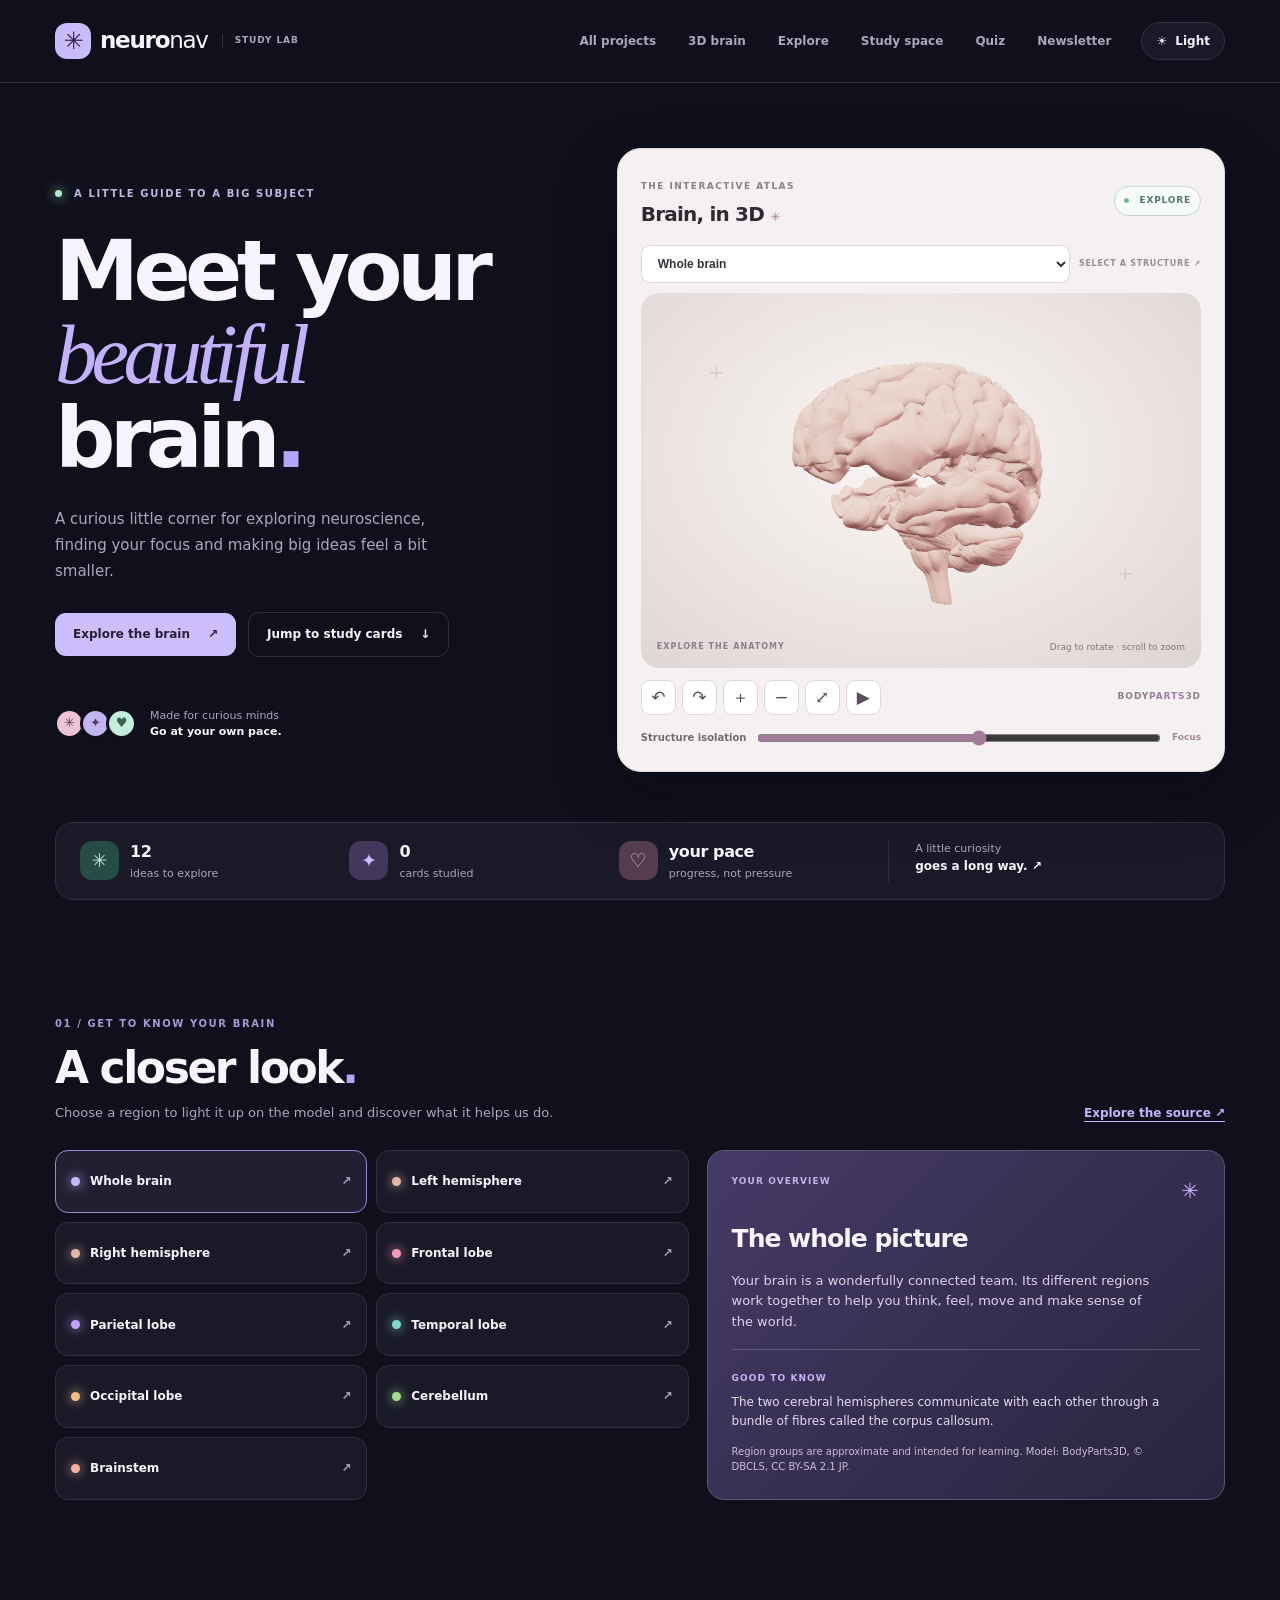
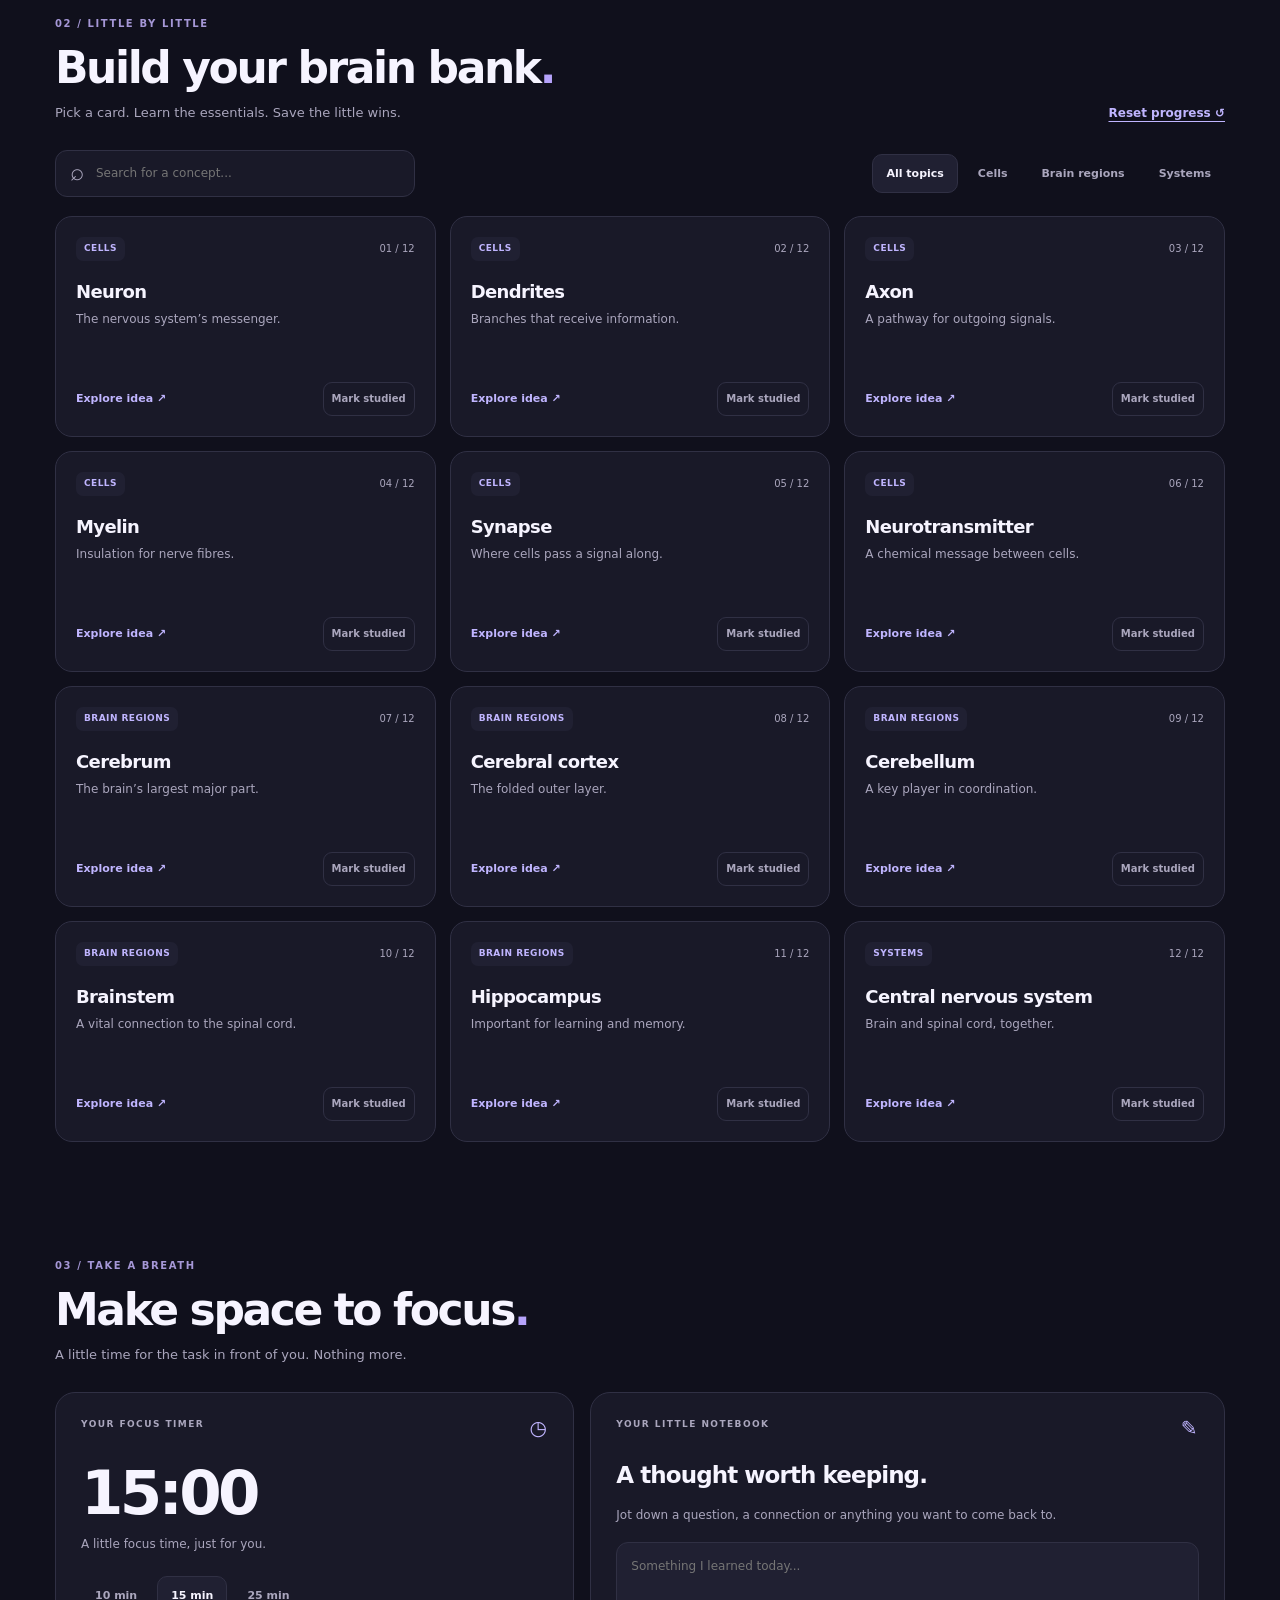
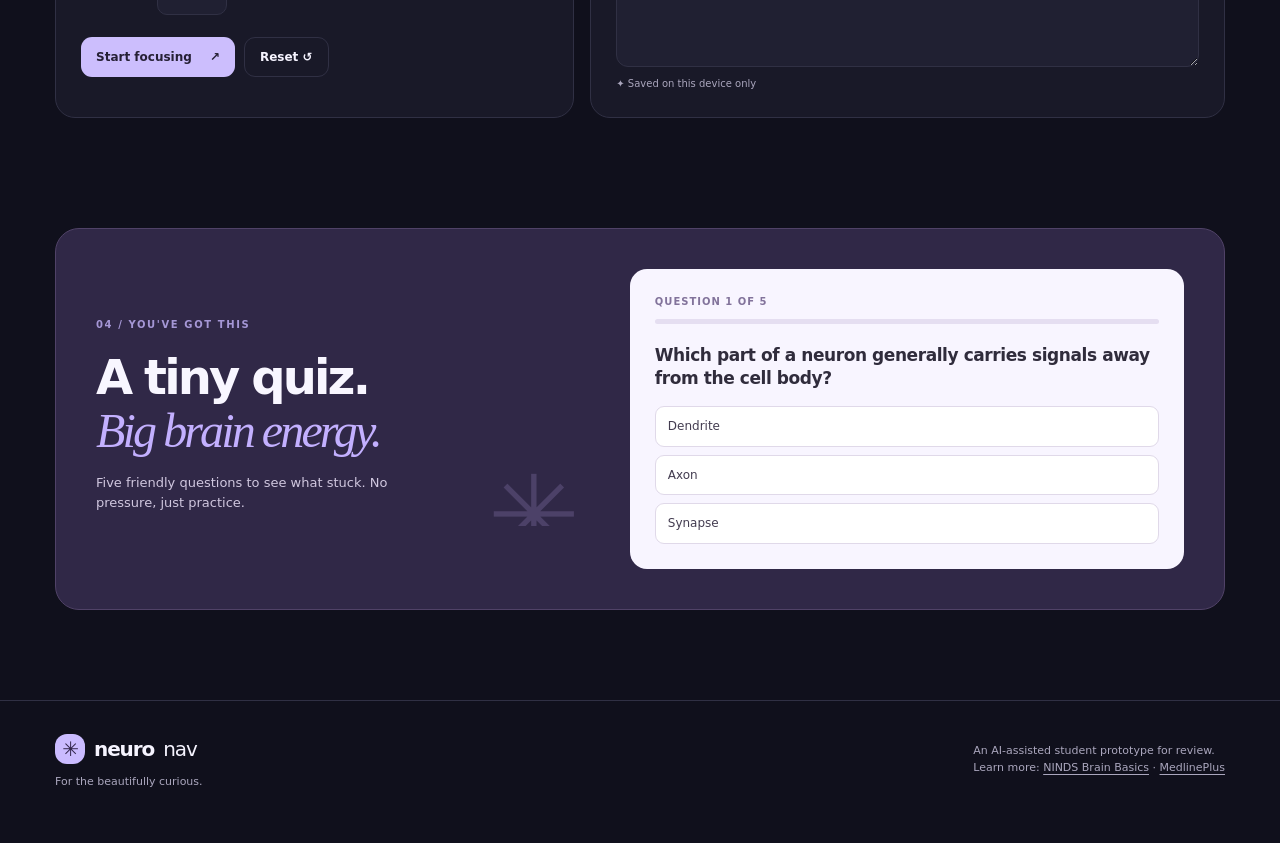
==== commit e0ff67fc: "Refresh portfolio branding and 3D project artwork" ====
--- a/index.html
+++ b/index.html
@@ -5,7 +5,7 @@
   <meta name="viewport" content="width=device-width, initial-scale=1">
   <meta name="description" content="Explore an interactive 3D brain, practise neuroscience concepts and make space for focused study.">
   <meta name="theme-color" content="#111021">
-  <title>NeuroNav — A little curiosity goes a long way</title>
+  <title>NeuroNav | Armita Jafarian</title>
   <link rel="stylesheet" href="styles.css">
   <script defer src="assets/three.min.js"></script>
   <script defer src="assets/anatomy-0.js"></script>
@@ -23,7 +23,7 @@
   <a class="skip-link" href="#main">Skip to content</a>
   <header class="header"><div class="container nav">
     <a class="brand" href="#top" aria-label="NeuroNav home"><span class="brand-symbol" aria-hidden="true">✳</span><span>neuro<span class="brand-light">nav</span></span><span class="brand-beta">STUDY LAB</span></a>
-    <nav class="navigation" aria-label="Main navigation"><a href="#brain">3D brain</a><a href="#explore">Explore</a><a href="#study">Study space</a><a href="#quiz">Quiz</a><a href="projects/neuronav-newsletter/index.html">Newsletter</a></nav>
+    <nav class="navigation" aria-label="Main navigation"><a href="portfolio.html">All projects</a><a href="#brain">3D brain</a><a href="#explore">Explore</a><a href="#study">Study space</a><a href="#quiz">Quiz</a><a href="projects/neuronav-newsletter/index.html">Newsletter</a></nav>
     <button type="button" class="theme-switch" id="theme-switch" aria-label="Switch to light mode" title="Change theme">☀ <span>Light</span></button>
   </div></header>
 
@@ -50,6 +50,6 @@
 
       <section class="quiz-section" id="quiz" aria-labelledby="quiz-title"><div class="quiz-intro"><span class="section-label">04 / YOU'VE GOT THIS</span><h2 id="quiz-title">A tiny quiz.<br><em>Big brain energy.</em></h2><p>Five friendly questions to see what stuck. No pressure, just practice.</p><span class="quiz-deco" aria-hidden="true">✳</span></div><div class="quiz-panel" id="quiz-panel" aria-live="polite"></div></section>
     </div></main>
-  <footer class="footer"><div class="container footer-inner"><div><a class="brand footer-brand" href="#top"><span class="brand-symbol" aria-hidden="true">✳</span> neuro<span class="brand-light">nav</span></a><p>For the beautifully curious.</p></div><p>Created with ChatGPT as a starter for review.<br>Learn more: <a href="https://www.ninds.nih.gov/health-information/public-education/brain-basics">NINDS Brain Basics</a> · <a href="https://medlineplus.gov/ency/anatomyvideos/000089.htm">MedlinePlus</a></p></div></footer>
+  <footer class="footer"><div class="container footer-inner"><div><a class="brand footer-brand" href="#top"><span class="brand-symbol" aria-hidden="true">✳</span> neuro<span class="brand-light">nav</span></a><p>For the beautifully curious.</p></div><p>An AI-assisted student prototype for review.<br>Learn more: <a href="https://www.ninds.nih.gov/health-information/public-education/brain-basics">NINDS Brain Basics</a> · <a href="https://medlineplus.gov/ency/anatomyvideos/000089.htm">MedlinePlus</a></p></div></footer>
 </body>
 </html>
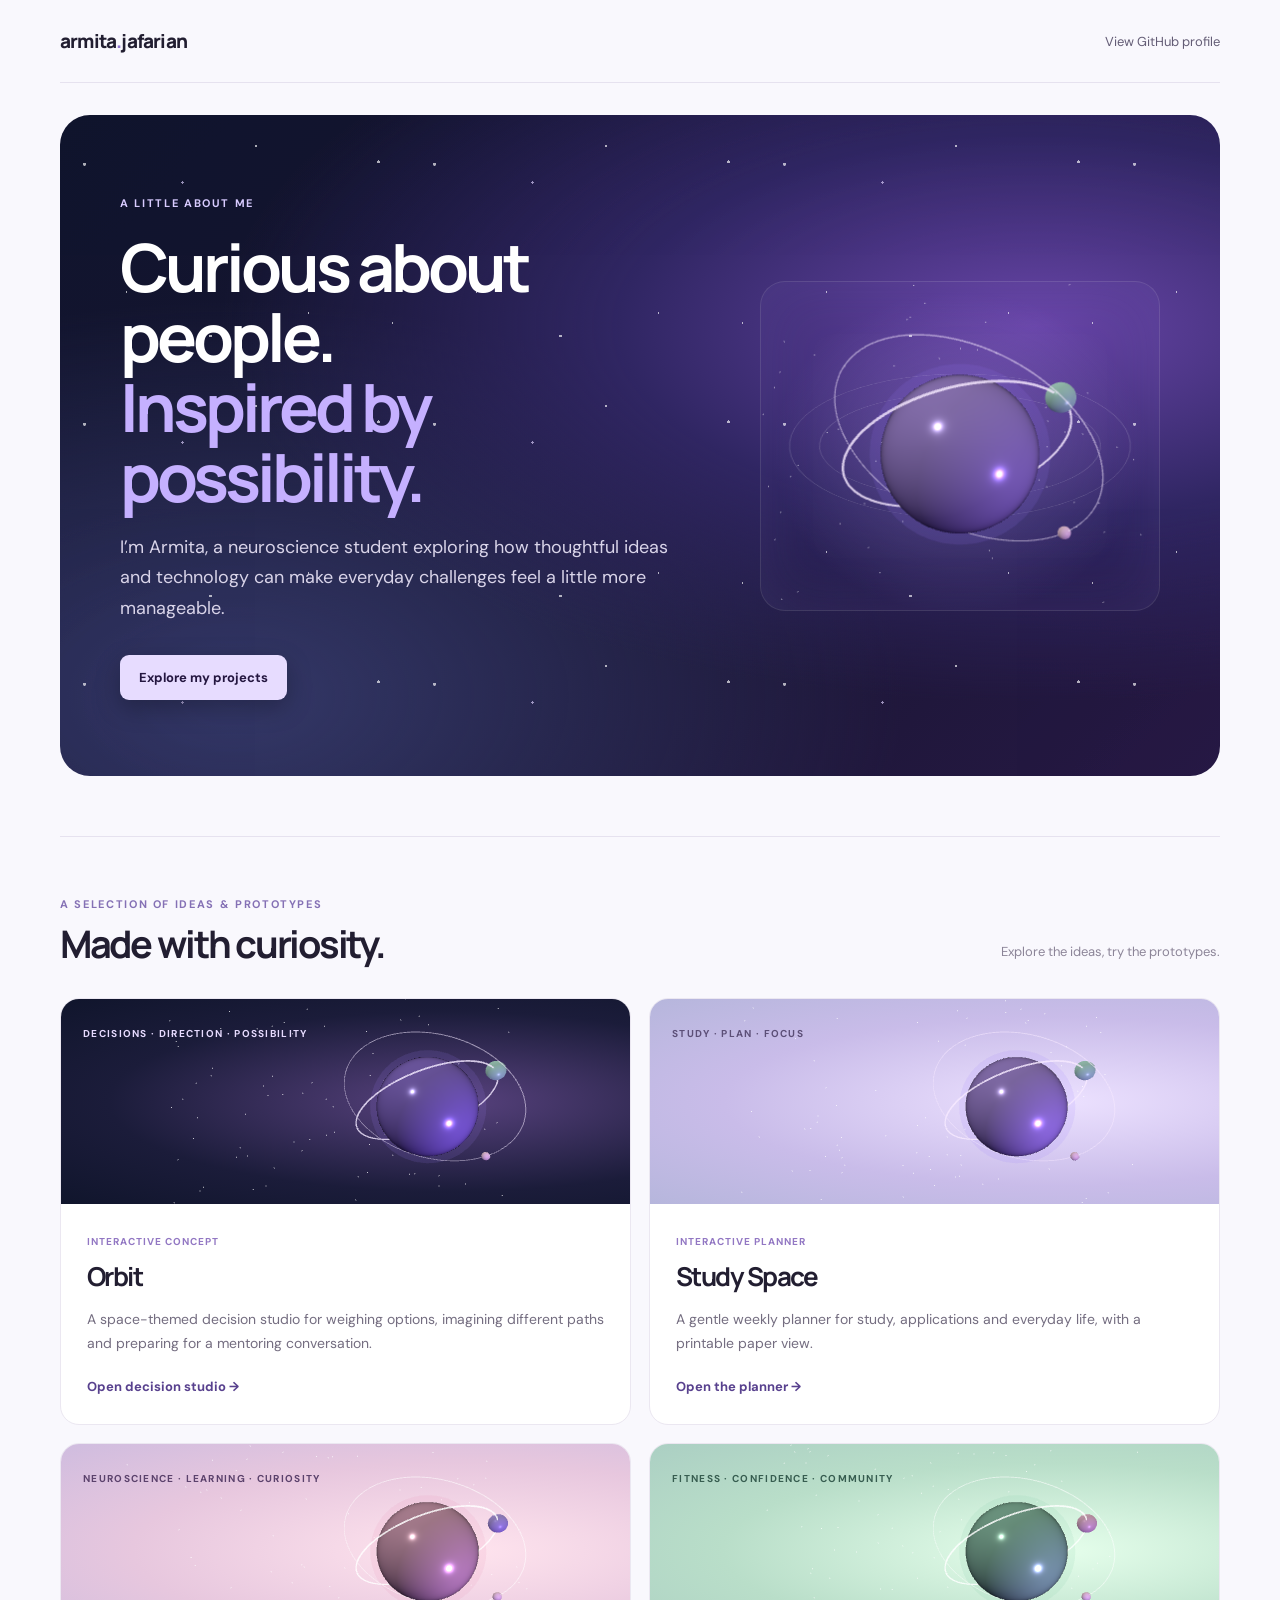
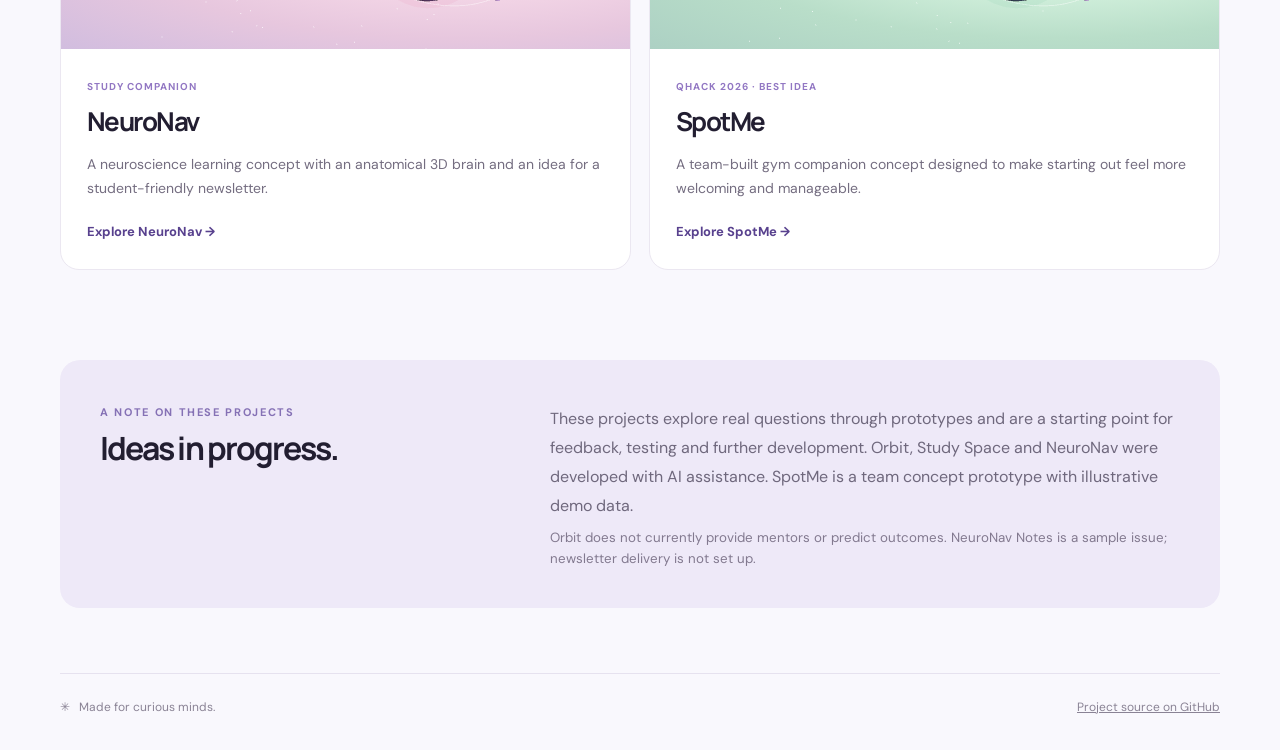
==== commit 688c05c1: "Prepare portfolio for GitHub Pages" ====
--- a/index.html
+++ b/index.html
@@ -1,55 +1,20 @@
-<!doctype html>
-<html lang="en" data-theme="dark">
-<head>
-  <meta charset="utf-8">
-  <meta name="viewport" content="width=device-width, initial-scale=1">
-  <meta name="description" content="Explore an interactive 3D brain, practise neuroscience concepts and make space for focused study.">
-  <meta name="theme-color" content="#111021">
-  <title>NeuroNav | Armita Jafarian</title>
-  <link rel="stylesheet" href="styles.css">
-  <script defer src="assets/three.min.js"></script>
-  <script defer src="assets/anatomy-0.js"></script>
-  <script defer src="assets/anatomy-1.js"></script>
-  <script defer src="assets/anatomy-2.js"></script>
-  <script defer src="assets/anatomy-3.js"></script>
-  <script defer src="assets/anatomy-4.js"></script>
-  <script defer src="assets/anatomy-5.js"></script>
-  <script defer src="assets/anatomy-6.js"></script>
-  <script defer src="assets/anatomy-7.js"></script>
-  <script defer src="brain.js"></script>
-  <script defer src="app.js"></script>
-</head>
-<body>
-  <a class="skip-link" href="#main">Skip to content</a>
-  <header class="header"><div class="container nav">
-    <a class="brand" href="#top" aria-label="NeuroNav home"><span class="brand-symbol" aria-hidden="true">✳</span><span>neuro<span class="brand-light">nav</span></span><span class="brand-beta">STUDY LAB</span></a>
-    <nav class="navigation" aria-label="Main navigation"><a href="portfolio.html">All projects</a><a href="#brain">3D brain</a><a href="#explore">Explore</a><a href="#study">Study space</a><a href="#quiz">Quiz</a><a href="projects/neuronav-newsletter/index.html">Newsletter</a></nav>
-    <button type="button" class="theme-switch" id="theme-switch" aria-label="Switch to light mode" title="Change theme">☀ <span>Light</span></button>
-  </div></header>
+<!doctype html><html lang="en"><head><meta charset="utf-8"><meta name="viewport" content="width=device-width, initial-scale=1"><meta name="description" content="A collection of student-led project concepts at the intersection of people, learning and technology."><title>Armita Jafarian | Orbit</title><link rel="stylesheet" href="assets/orbit-scenes.css"><script defer src="assets/three.min.js"></script><script defer src="assets/orbit-scenes.js"></script><style>
+@import url('https://fonts.googleapis.com/css2?family=DM+Sans:wght@400;500;700&family=Manrope:wght@500;700;800&display=swap');:root{font-family:'DM Sans',Arial,sans-serif;color:#221e31;background:#f9f8fd}*{box-sizing:border-box}body{margin:0}a{color:inherit;text-decoration:none}a:focus-visible{outline:3px solid #7659bd;outline-offset:4px}.shell{width:min(1160px,calc(100% - 48px));margin:auto}.nav{display:flex;align-items:center;justify-content:space-between;padding:28px 0;border-bottom:1px solid #e6e2ef}.brand{font:800 19px Manrope,sans-serif;letter-spacing:-1px}.brand span{color:#9176d2}.nav a:last-child{font-size:13px;color:#635c75}.hero{padding:100px 0 90px;display:grid;grid-template-columns:1.2fr .8fr;gap:40px;align-items:center}.eyebrow{font-size:11px;letter-spacing:.15em;color:#8571b5;font-weight:700}.hero h1,h2,h3{font-family:Manrope,sans-serif;letter-spacing:-.06em}.hero h1{font-size:clamp(47px,6.6vw,78px);line-height:1.05;margin:20px 0}.hero em{font-style:normal;color:#9077ca}.hero p{color:#736d80;font-size:18px;line-height:1.7;max-width:570px}.hero a{display:inline-block;background:#282038;color:#fff;padding:14px 19px;border-radius:9px;font-size:13px;font-weight:700;margin-top:14px}.art{min-height:310px;border-radius:25px;background:radial-gradient(circle at 53% 35%,#d9c9fb,#c5b3eb 45%,#ac98d8);display:grid;place-items:center;overflow:hidden;position:relative}.orb{width:185px;height:185px;background:radial-gradient(circle at 30% 25%,#fff8ff,#c9b4ed 50%,#8770bd);border-radius:50%;box-shadow:0 25px 45px #654c8f55;display:grid;place-items:center;color:white;font-size:70px}.art:before,.art:after{content:'';position:absolute;width:280px;height:280px;border:1px solid #ffffff85;border-radius:50%;transform:rotateX(68deg) rotate(25deg)}.art:after{width:340px;height:340px;transform:rotateX(65deg) rotate(-25deg)}.heading{display:flex;align-items:end;justify-content:space-between;border-top:1px solid #e6e2ef;padding-top:55px;margin-bottom:25px}.heading h2{font-size:38px;margin:4px 0}.heading p{color:#8c8598;font-size:13px}.grid{display:grid;grid-template-columns:repeat(2,1fr);gap:18px}.card{border:1px solid #ebe7f1;border-radius:19px;background:#fff;overflow:hidden;display:flex;flex-direction:column;transition:transform .2s,box-shadow .2s}.card:hover{transform:translateY(-4px);box-shadow:0 18px 40px #65538116}.visual{height:205px;padding:22px;position:relative;overflow:hidden}.visual span{font-size:10px;letter-spacing:.13em;font-weight:700;position:relative;z-index:2}.v-orbit{color:#e7dbff;background:radial-gradient(circle at 70% 50%,#71629e,#17172f 55%,#0a0c1c)}.v-study{color:#5c4f77;background:linear-gradient(135deg,#e9e3f7,#c6b9e2)}.v-brain{color:#5b426c;background:linear-gradient(135deg,#f3e4f8,#d9c7e8)}.v-spot{color:#375d50;background:linear-gradient(135deg,#e2f4e9,#b4dbc5)}.shape{position:absolute;right:14%;top:15px;width:170px;height:170px;border-radius:50%;display:grid;place-items:center;font-size:64px;background:radial-gradient(circle at 30% 25%,#ffffff,#cbb6ed 45%,#7a65af);box-shadow:0 15px 35px #241c4b30}.v-orbit .shape{background:radial-gradient(circle at 30% 25%,#d5d0ff,#816cb1 45%,#272144)}.v-study .shape{background:radial-gradient(circle at 30% 25%,#fff,#d9c8f2 50%,#9276c0);color:white}.v-brain .shape{background:radial-gradient(circle at 30% 25%,#fff1ea,#efc6c5 50%,#cb9fa6)}.v-spot .shape{background:radial-gradient(circle at 30% 25%,#fff,#c9ead6 50%,#8fbe9e)}.card-body{padding:25px 26px 28px}.card-body .tag{font-size:10px;letter-spacing:.1em;font-weight:700;color:#9277c3}.card-body h3{font-size:26px;margin:8px 0}.card-body p{color:#746d80;font-size:14px;line-height:1.7;min-height:48px}.card-body .link{display:inline-block;margin-top:8px;color:#58418e;font-size:13px;font-weight:700}.about{margin:90px 0 65px;border-radius:20px;background:#eee9f8;padding:40px;display:grid;grid-template-columns:.8fr 1.2fr;gap:30px}.about h2{font-size:32px;margin:5px 0}.about p{color:#6f687d;line-height:1.8;margin:5px 0}.about small{color:#82798f}footer{padding:25px 0 35px;border-top:1px solid #e6e2ef;display:flex;justify-content:space-between;color:#8a8395;font-size:12px}footer a{text-decoration:underline}.art{isolation:isolate}.art .orb{position:relative;z-index:0;transform-style:preserve-3d;box-shadow:inset -25px -20px 35px #533b8760,0 25px 45px #654c8f55}.visual{isolation:isolate}.shape{z-index:1;transform-style:preserve-3d;box-shadow:inset -20px -14px 32px #3a2b5640,0 15px 35px #241c4b30;transition:transform .3s ease,box-shadow .3s ease}.shape:before,.shape:after{content:'';position:absolute;pointer-events:none}.shape:before{width:155%;height:38%;left:-27%;top:31%;border:1px solid #fff9;border-radius:50%;transform:rotate(-24deg)}.shape:after{width:21px;height:21px;right:-18%;top:11%;border-radius:50%;background:radial-gradient(circle at 30% 25%,#fff,#c7f2d2 55%,#8bbba9);box-shadow:0 0 18px #fff8}.card:hover .shape{transform:translateY(-5px) rotate(5deg);box-shadow:inset -20px -14px 32px #3a2b5640,0 25px 45px #241c4b40}.v-orbit .shape{color:#f5f0ff}.v-brain .shape{font-size:58px}.brand{letter-spacing:-.8px}
+@media(max-width:700px){.hero{grid-template-columns:1fr;padding:65px 0}.art{min-height:245px}.grid{grid-template-columns:1fr}.about{grid-template-columns:1fr;padding:28px;margin:60px 0}.heading{align-items:start;flex-direction:column}footer{gap:15px;flex-wrap:wrap}}@media(prefers-reduced-motion:reduce){*{transition:none!important}}
 
-  <main id="main"><div class="container">
-      <section class="hero" id="top" aria-labelledby="hero-title">
-        <div class="hero-text"><span class="eyebrow"><span class="status-dot"></span> A LITTLE GUIDE TO A BIG SUBJECT</span><h1 id="hero-title">Meet your<br><em>beautiful</em><br>brain<span class="period">.</span></h1><p>A curious little corner for exploring neuroscience, finding your focus and making big ideas feel a bit smaller.</p><div class="hero-buttons"><a href="#brain" class="button primary">Explore the brain <span aria-hidden="true">↗</span></a><a href="#explore" class="button ghost">Jump to study cards <span aria-hidden="true">↓</span></a></div><div class="hero-bottom"><span class="avatar-stack" aria-hidden="true"><i>✳</i><i>✦</i><i>♥</i></span><span>Made for curious minds<br><strong>Go at your own pace.</strong></span></div></div>
-        <div class="brain-card" id="brain"><div class="brain-card-header"><div><span class="tiny-label">THE INTERACTIVE ATLAS</span><h2>Brain, in 3D <span>✳</span></h2></div><span class="live-badge"><span></span> EXPLORE</span></div>
-          <div class="atlas-toolbar"><label for="brain-select" class="visually-hidden">Choose a structure</label><select id="brain-select"><option value="overview">Whole brain</option><option value="left">Left cerebral hemisphere</option><option value="right">Right cerebral hemisphere</option><option value="frontal">Frontal lobe</option><option value="parietal">Parietal lobe</option><option value="temporal">Temporal lobe</option><option value="occipital">Occipital lobe</option><option value="cerebellum">Cerebellum</option><option value="brainstem">Brainstem</option></select><span>SELECT A STRUCTURE ↗</span></div>
-          <div class="brain-stage" id="brain-stage" tabindex="0" role="group" aria-label="Interactive anatomical 3D brain. Drag to rotate or use the controls below."><canvas id="brain-canvas" aria-label="Rotatable anatomical model of the brain"></canvas><div class="stage-crosshair cross-one" aria-hidden="true">+</div><div class="stage-crosshair cross-two" aria-hidden="true">+</div><div class="stage-copy"><span class="stage-tag">EXPLORE THE ANATOMY</span><span>Drag to rotate · scroll to zoom</span></div><p id="brain-fallback" class="brain-fallback" hidden>3D isn’t available in this browser. You can still explore each region below.</p></div>
-          <div class="brain-controls"><div class="view-controls" role="group" aria-label="Control the brain view"><button type="button" id="rotate-left" aria-label="Rotate brain left">↶</button><button type="button" id="rotate-right" aria-label="Rotate brain right">↷</button><button type="button" id="zoom-in" aria-label="Zoom in">＋</button><button type="button" id="zoom-out" aria-label="Zoom out">−</button><button type="button" id="reset-view" aria-label="Reset brain view">⤢</button><button type="button" id="toggle-spin" aria-pressed="false" aria-label="Start automatic rotation">▶</button></div><p>BODY<span>PARTS</span>3D</p></div>
-          <label class="isolation-control"><span>Structure isolation</span><input id="isolation" type="range" min="0" max="100" value="55" aria-label="Fade the other brain structures"><span>Focus</span></label>
-        </div>
-      </section>
-      <div class="stat-row" aria-label="Your study progress"><div class="stat-block"><span class="stat-icon mint">✳</span><div><strong id="total-count">12</strong><span>ideas to explore</span></div></div><div class="stat-block"><span class="stat-icon purple">✦</span><div><strong id="studied-count">0</strong><span>cards studied</span></div></div><div class="stat-block"><span class="stat-icon pink">♡</span><div><strong>your pace</strong><span>progress, not pressure</span></div></div><div class="stat-message">A little curiosity<br><strong>goes a long way. ↗</strong></div></div>
-
-      <section class="section atlas" aria-labelledby="atlas-title"><div class="section-header"><div><span class="section-label">01 / GET TO KNOW YOUR BRAIN</span><h2 id="atlas-title">A closer look<span class="accent">.</span></h2><p>Choose a region to light it up on the model and discover what it helps us do.</p></div><a class="text-link" href="https://www.ninds.nih.gov/sites/default/files/2025-05/know-your-brain-brian-basics.pdf" target="_blank" rel="noopener noreferrer">Explore the source ↗</a></div>
-        <div class="atlas-content"><div class="region-buttons" role="group" aria-label="Choose a brain region"><button type="button" class="region active" data-region="overview" aria-pressed="true"><i style="--dot:#c5b7ff"></i> Whole brain <span>↗</span></button><button type="button" class="region" data-region="left" aria-pressed="false"><i style="--dot:#e8b6a9"></i> Left hemisphere <span>↗</span></button><button type="button" class="region" data-region="right" aria-pressed="false"><i style="--dot:#e8b6a9"></i> Right hemisphere <span>↗</span></button><button type="button" class="region" data-region="frontal" aria-pressed="false"><i style="--dot:#f59ab8"></i> Frontal lobe <span>↗</span></button><button type="button" class="region" data-region="parietal" aria-pressed="false"><i style="--dot:#bda4ff"></i> Parietal lobe <span>↗</span></button><button type="button" class="region" data-region="temporal" aria-pressed="false"><i style="--dot:#81d8d0"></i> Temporal lobe <span>↗</span></button><button type="button" class="region" data-region="occipital" aria-pressed="false"><i style="--dot:#f1be85"></i> Occipital lobe <span>↗</span></button><button type="button" class="region" data-region="cerebellum" aria-pressed="false"><i style="--dot:#a6db8d"></i> Cerebellum <span>↗</span></button><button type="button" class="region" data-region="brainstem" aria-pressed="false"><i style="--dot:#f4b3a0"></i> Brainstem <span>↗</span></button></div>
-          <div class="region-info" aria-live="polite"><div class="region-info-top"><span id="region-kicker">YOUR OVERVIEW</span><span class="info-sparkle">✳</span></div><h3 id="region-title">The whole picture</h3><p id="region-description">Your brain is a wonderfully connected team. Its different regions work together to help you think, feel, move and make sense of the world.</p><div class="region-fact"><span>GOOD TO KNOW</span><p id="region-fact">The two cerebral hemispheres communicate with each other through a bundle of fibres called the corpus callosum.</p></div><p class="model-note">Region groups are approximate and intended for learning. Model: BodyParts3D, © DBCLS, CC BY-SA 2.1 JP.</p></div></div>
-      </section>
-
-      <section class="section" id="explore" aria-labelledby="explore-title"><div class="section-header"><div><span class="section-label">02 / LITTLE BY LITTLE</span><h2 id="explore-title">Build your brain bank<span class="accent">.</span></h2><p>Pick a card. Learn the essentials. Save the little wins.</p></div><button type="button" class="text-button" id="reset-progress">Reset progress ↺</button></div><div class="filter-bar"><label class="search"><span class="visually-hidden">Search study cards</span><span class="search-icon" aria-hidden="true">⌕</span><input id="search" type="search" placeholder="Search for a concept..." autocomplete="off"></label><div class="filters" role="group" aria-label="Filter study cards"><button type="button" class="filter active" data-filter="All" aria-pressed="true">All topics</button><button type="button" class="filter" data-filter="Cells" aria-pressed="false">Cells</button><button type="button" class="filter" data-filter="Brain regions" aria-pressed="false">Brain regions</button><button type="button" class="filter" data-filter="Systems" aria-pressed="false">Systems</button></div></div><p id="result-count" class="visually-hidden" aria-live="polite"></p><div id="cards" class="cards-grid"></div></section>
-
-      <section class="section study-section" id="study" aria-labelledby="study-title"><div class="section-header"><div><span class="section-label">03 / TAKE A BREATH</span><h2 id="study-title">Make space to focus<span class="accent">.</span></h2><p>A little time for the task in front of you. Nothing more.</p></div></div><div class="study-grid"><div class="timer-card"><div class="card-kicker"><span>YOUR FOCUS TIMER</span><span>◷</span></div><div class="timer-display" id="timer-display" aria-label="Time remaining">15:00</div><p id="timer-label">A little focus time, just for you.</p><div class="duration-buttons" role="group" aria-label="Choose focus duration"><button type="button" data-minutes="10" aria-pressed="false">10 min</button><button type="button" data-minutes="15" aria-pressed="true">15 min</button><button type="button" data-minutes="25" aria-pressed="false">25 min</button></div><div class="timer-actions"><button type="button" class="button primary" id="timer-toggle">Start focusing <span aria-hidden="true">↗</span></button><button type="button" class="button subtle" id="timer-reset">Reset ↺</button></div><p class="visually-hidden" id="timer-announcement" aria-live="polite"></p></div><div class="notes-card"><div class="card-kicker"><span>YOUR LITTLE NOTEBOOK</span><span>✎</span></div><h3>A thought worth keeping.</h3><p>Jot down a question, a connection or anything you want to come back to.</p><label for="notes" class="visually-hidden">Personal study notes</label><textarea id="notes" placeholder="Something I learned today..." maxlength="20000"></textarea><div class="notes-footer"><span>✦ Saved on this device only</span><span id="notes-status" aria-live="polite"></span></div></div></div></section>
-
-      <section class="quiz-section" id="quiz" aria-labelledby="quiz-title"><div class="quiz-intro"><span class="section-label">04 / YOU'VE GOT THIS</span><h2 id="quiz-title">A tiny quiz.<br><em>Big brain energy.</em></h2><p>Five friendly questions to see what stuck. No pressure, just practice.</p><span class="quiz-deco" aria-hidden="true">✳</span></div><div class="quiz-panel" id="quiz-panel" aria-live="polite"></div></section>
-    </div></main>
-  <footer class="footer"><div class="container footer-inner"><div><a class="brand footer-brand" href="#top"><span class="brand-symbol" aria-hidden="true">✳</span> neuro<span class="brand-light">nav</span></a><p>For the beautifully curious.</p></div><p>An AI-assisted student prototype for review.<br>Learn more: <a href="https://www.ninds.nih.gov/health-information/public-education/brain-basics">NINDS Brain Basics</a> · <a href="https://medlineplus.gov/ency/anatomyvideos/000089.htm">MedlinePlus</a></p></div></footer>
-</body>
-</html>
+/* A quiet starfield keeps the story readable while bringing the universe to the foreground. */
+.hero{position:relative;isolation:isolate;margin:32px 0 24px;padding:76px 60px;min-height:510px;border-radius:30px;overflow:hidden;color:#fff;background:radial-gradient(ellipse at 84% 32%,#6845a8 0%,#302663 30%,transparent 59%),radial-gradient(ellipse at 15% 88%,#343868 0%,transparent 48%),linear-gradient(135deg,#10142d,#191533 60%,#271945)}
+.hero:before{content:"";position:absolute;inset:0;z-index:-1;opacity:.65;background-image:radial-gradient(1.5px 1.5px at 7% 19%,#fff 98%,transparent),radial-gradient(1px 1px at 19% 68%,#fff 98%,transparent),radial-gradient(1.3px 1.3px at 35% 26%,#ded1ff 98%,transparent),radial-gradient(1.4px 1.4px at 43% 85%,#fff 98%,transparent),radial-gradient(1px 1px at 56% 12%,#fff 98%,transparent),radial-gradient(1px 1px at 71% 76%,#fff 98%,transparent),radial-gradient(1.4px 1.4px at 91% 18%,#fff 98%,transparent),radial-gradient(1px 1px at 95% 80%,#fff 98%,transparent);background-size:350px 260px}
+.hero .eyebrow{color:#d8cbff}.hero h1{font-size:clamp(42px,5.2vw,67px)}.hero em{color:#c5b0ff}.hero p{color:#d9d4e9}.hero a{color:#241640;background:#e7dcff;box-shadow:0 8px 24px #0004}.hero a:hover{background:#fff}.hero .art{background:radial-gradient(ellipse at 50% 52%,#baa1f248,transparent 68%);border:1px solid #ffffff20;min-height:330px;box-shadow:inset 0 0 60px #a78cf11a}.hero .art:before,.hero .art:after{opacity:.3}
+.visual.v-orbit{background:radial-gradient(ellipse at 68% 50%,#58427e,#1b1c3a 62%,#10152c)}
+.visual.v-study{background:radial-gradient(ellipse at 72% 50%,#ece1ff,#c9bce9 58%,#b6b6dc)}
+.visual.v-brain{background:radial-gradient(ellipse at 70% 52%,#ffe4ee,#e7c7de 58%,#cfbcdf)}
+.visual.v-spot{background:radial-gradient(ellipse at 71% 52%,#e6ffec,#b9dec9 58%,#abcfc3)}
+.visual.has-orbit-3d .shape{visibility:hidden}.visual .orbit-3d-canvas{z-index:1}.visual>span{z-index:2}.heading{margin-top:60px}
+@media(max-width:700px){.hero{padding:45px 25px 24px;min-height:0;gap:25px;margin-top:24px}.hero h1{font-size:clamp(39px,9vw,55px)}.hero .art{min-height:255px}.heading{margin-top:45px}}
+</style></head><body><header class="nav shell"><a class="brand" href="#top">armita<span>.</span>jafarian</a><a href="https://github.com/armitaj24">View GitHub profile</a></header><main class="shell" id="top"><section class="hero"><div><span class="eyebrow">A LITTLE ABOUT ME</span><h1>Curious about people.<br><em>Inspired by possibility.</em></h1><p>I’m Armita, a neuroscience student exploring how thoughtful ideas and technology can make everyday challenges feel a little more manageable.</p><a href="#projects">Explore my projects</a></div><div class="art" data-orbit-scene="violet" aria-hidden="true"><div class="orb orbit-css-fallback">✳</div><canvas class="orbit-3d-canvas"></canvas></div></section><section id="projects"><div class="heading"><div><span class="eyebrow">A SELECTION OF IDEAS &amp; PROTOTYPES</span><h2>Made with curiosity.</h2></div><p>Explore the ideas, try the prototypes.</p></div><div class="grid">
+<a class="card" href="projects/orbit/index.html"><div class="visual v-orbit" data-orbit-scene="ink"><span>DECISIONS · DIRECTION · POSSIBILITY</span><div class="shape orbit-css-fallback" aria-hidden="true">✺</div><canvas class="orbit-3d-canvas" aria-hidden="true"></canvas></div><div class="card-body"><span class="tag">INTERACTIVE CONCEPT</span><h3>Orbit</h3><p>A space-themed decision studio for weighing options, imagining different paths and preparing for a mentoring conversation.</p><span class="link">Open decision studio →</span></div></a>
+<a class="card" href="projects/study-space/index.html"><div class="visual v-study" data-orbit-scene="violet"><span>STUDY · PLAN · FOCUS</span><div class="shape orbit-css-fallback" aria-hidden="true">✦</div><canvas class="orbit-3d-canvas" aria-hidden="true"></canvas></div><div class="card-body"><span class="tag">INTERACTIVE PLANNER</span><h3>Study Space</h3><p>A gentle weekly planner for study, applications and everyday life, with a printable paper view.</p><span class="link">Open the planner →</span></div></a>
+<a class="card" href="neuro.html"><div class="visual v-brain" data-orbit-scene="rose"><span>NEUROSCIENCE · LEARNING · CURIOSITY</span><div class="shape orbit-css-fallback" aria-hidden="true">🧠</div><canvas class="orbit-3d-canvas" aria-hidden="true"></canvas></div><div class="card-body"><span class="tag">STUDY COMPANION</span><h3>NeuroNav</h3><p>A neuroscience learning concept with an anatomical 3D brain and an idea for a student-friendly newsletter.</p><span class="link">Explore NeuroNav →</span></div></a>
+<a class="card" href="projects/spotme/index.html"><div class="visual v-spot" data-orbit-scene="mint"><span>FITNESS · CONFIDENCE · COMMUNITY</span><div class="shape orbit-css-fallback" aria-hidden="true">✳</div><canvas class="orbit-3d-canvas" aria-hidden="true"></canvas></div><div class="card-body"><span class="tag">QHACK 2026 · BEST IDEA</span><h3>SpotMe</h3><p>A team-built gym companion concept designed to make starting out feel more welcoming and manageable.</p><span class="link">Explore SpotMe →</span></div></a>
+</div></section><section class="about"><div><span class="eyebrow">A NOTE ON THESE PROJECTS</span><h2>Ideas in progress.</h2></div><div><p>These projects explore real questions through prototypes and are a starting point for feedback, testing and further development. Orbit, Study Space and NeuroNav were developed with AI assistance. SpotMe is a team concept prototype with illustrative demo data.</p><small>Orbit does not currently provide mentors or predict outcomes. NeuroNav Notes is a sample issue; newsletter delivery is not set up.</small></div></section></main><footer class="shell"><span>✳ &nbsp; Made for curious minds.</span><a href="https://github.com/armitaj24/NeuroNav">Project source on GitHub</a></footer></body></html>
--- a/assets/orbit-scenes.css
+++ b/assets/orbit-scenes.css
@@ -0,0 +1,3 @@
+.orbit-3d-canvas{position:absolute;inset:0;width:100%;height:100%;pointer-events:none;opacity:0;z-index:1}.has-orbit-3d .orbit-3d-canvas{opacity:1}.has-orbit-3d .orbit-css-fallback{visibility:hidden}.orbit-css-fallback{transition:transform .35s ease}.orbit-css-fallback::before,.orbit-css-fallback::after{content:'';position:absolute;left:50%;top:50%;width:150%;height:43%;border:1px solid #ffffffa8;border-radius:50%;transform:translate(-50%,-50%) rotate(-24deg);pointer-events:none}.orbit-css-fallback::after{width:180%;height:55%;transform:translate(-50%,-50%) rotate(25deg);border-color:#ffffff60}
+@media(prefers-reduced-motion:reduce){.orbit-css-fallback{transition:none}}
+.orbit-css-fallback{font-size:0!important;box-shadow:inset -24px -18px 32px #402b6755,0 18px 35px #1a113e44!important}
